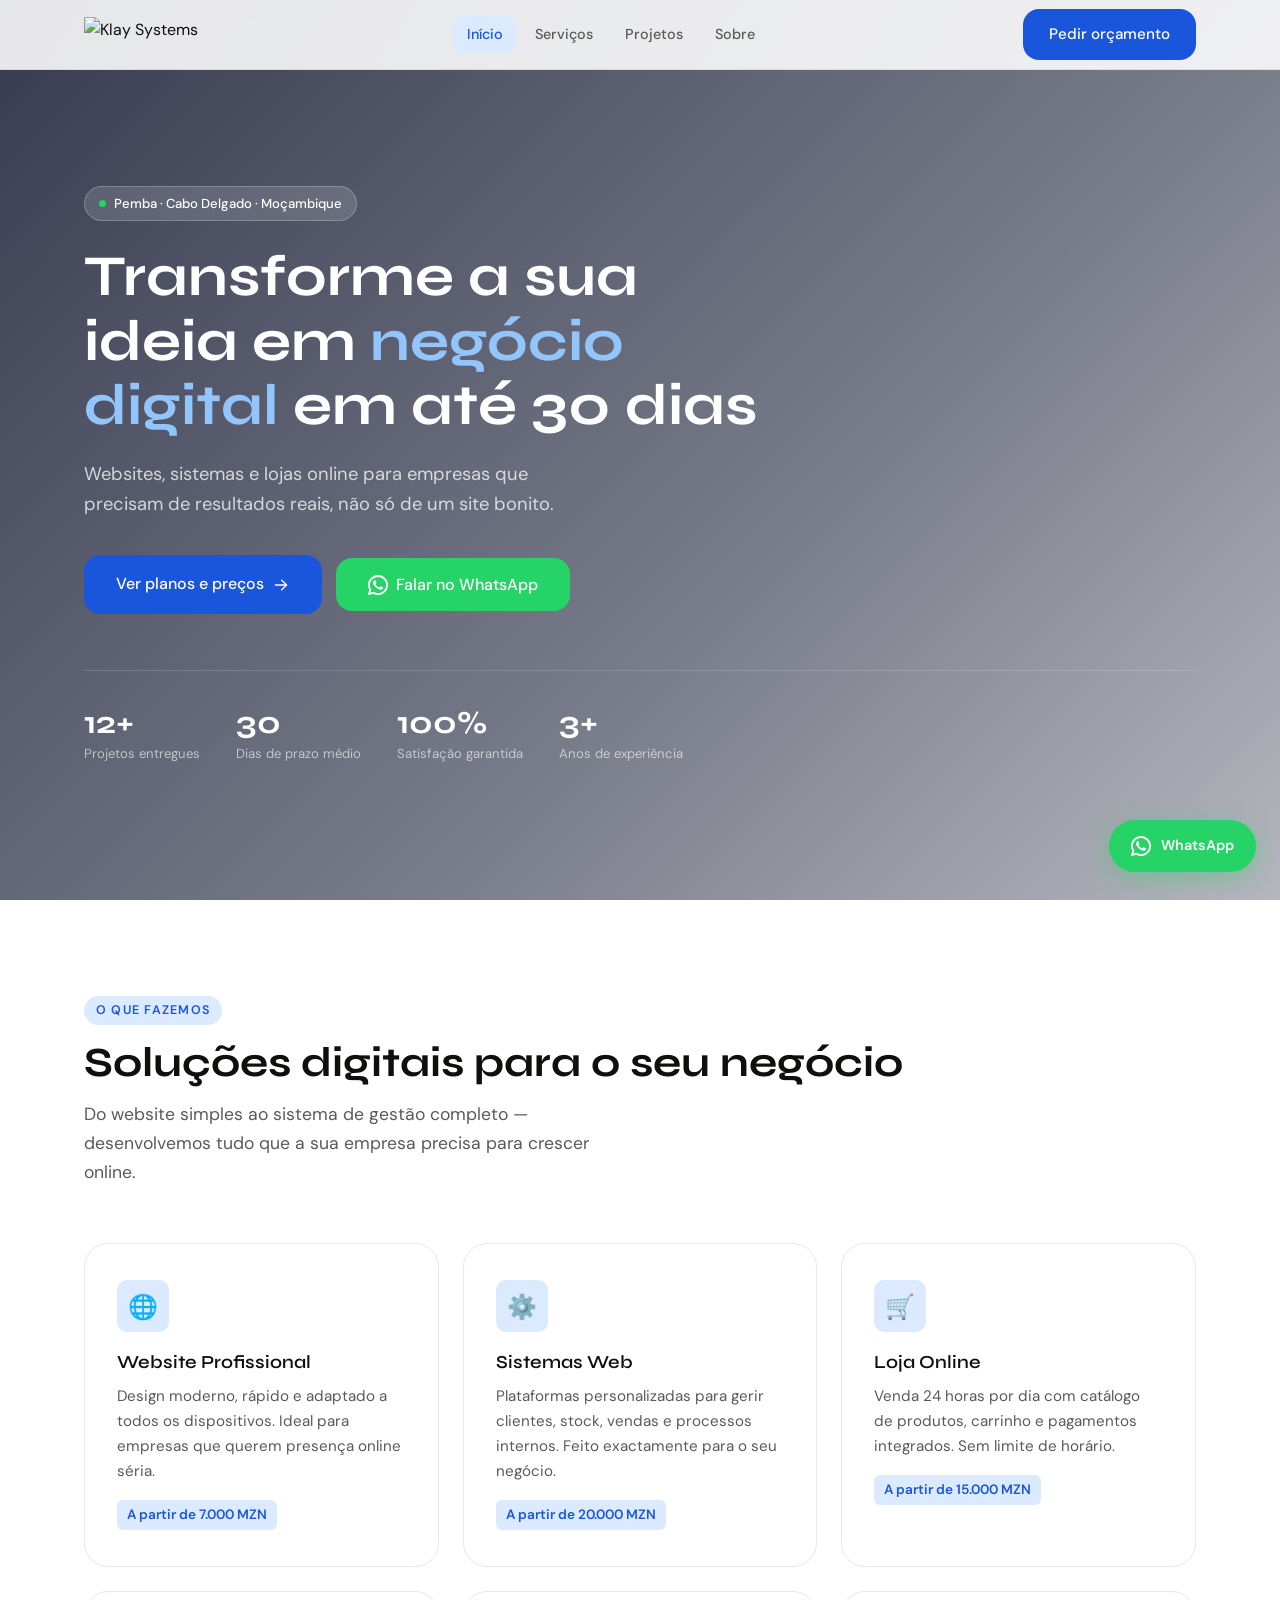
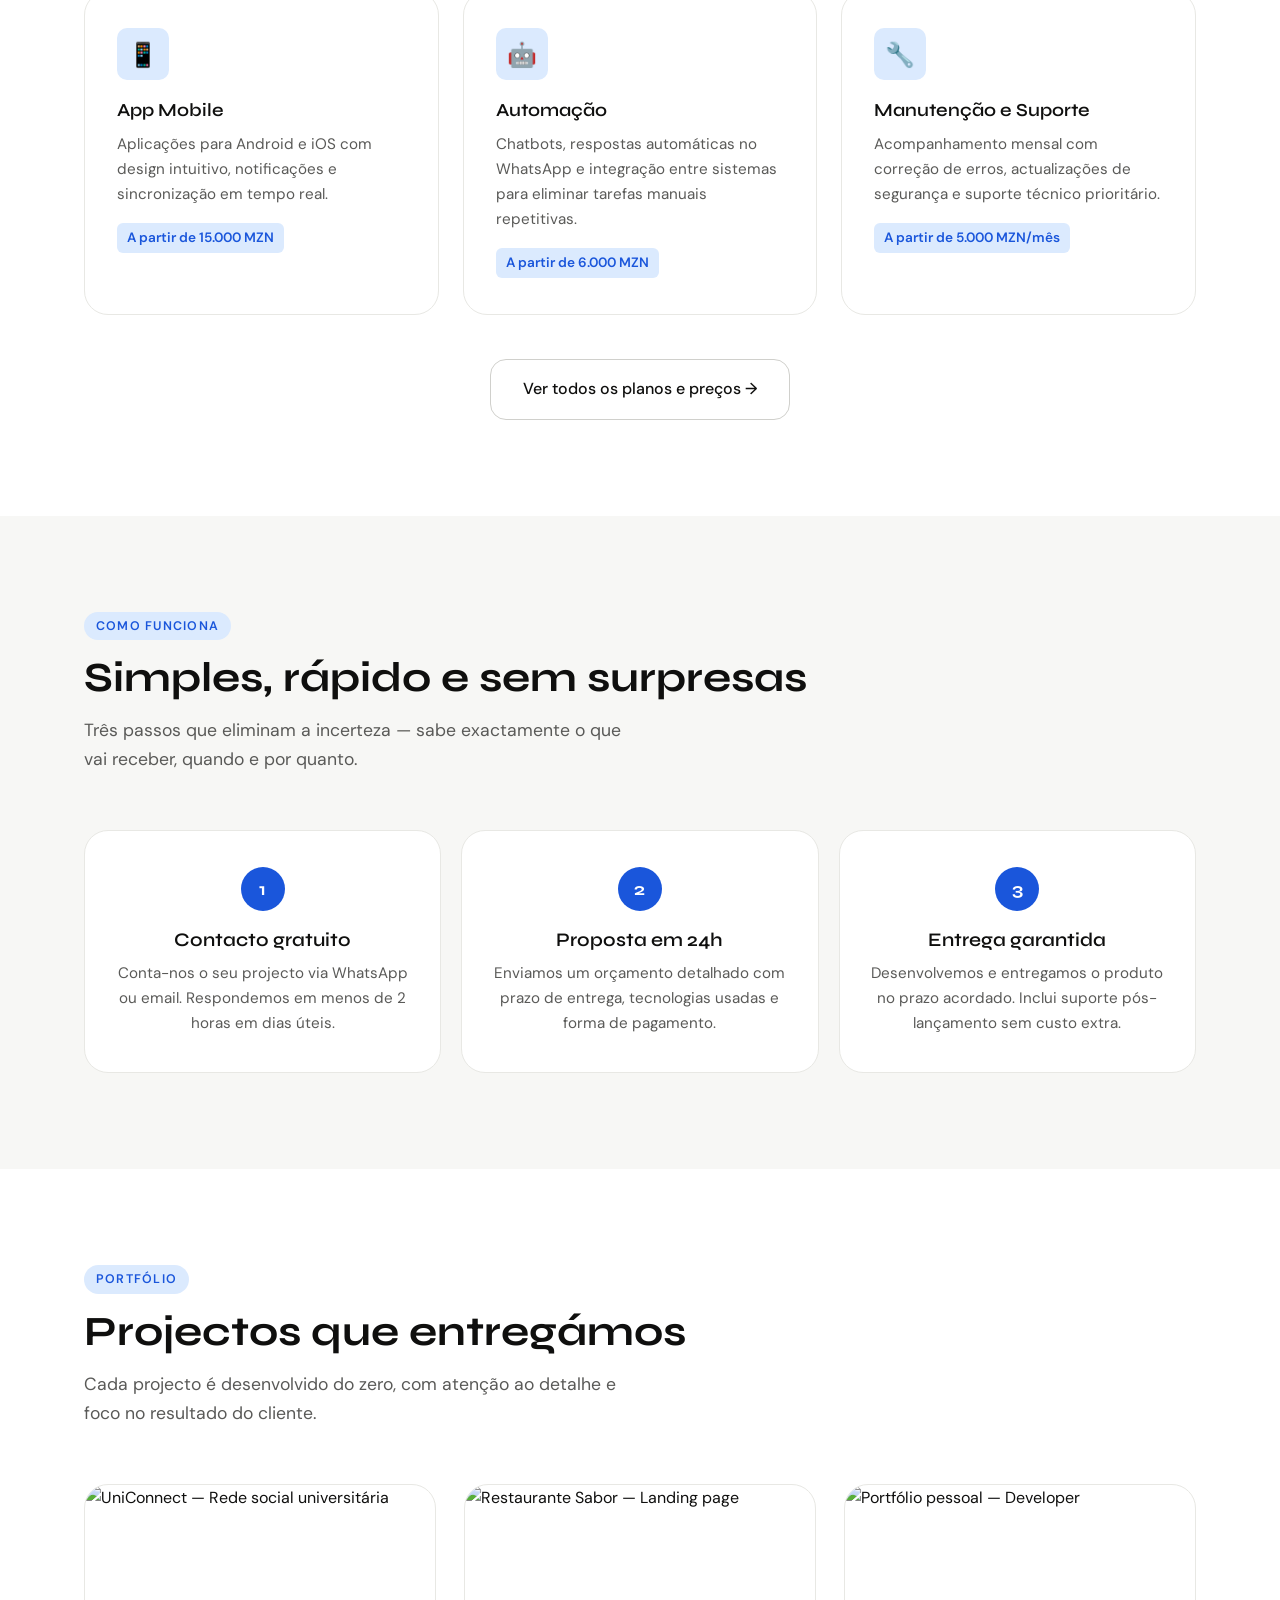
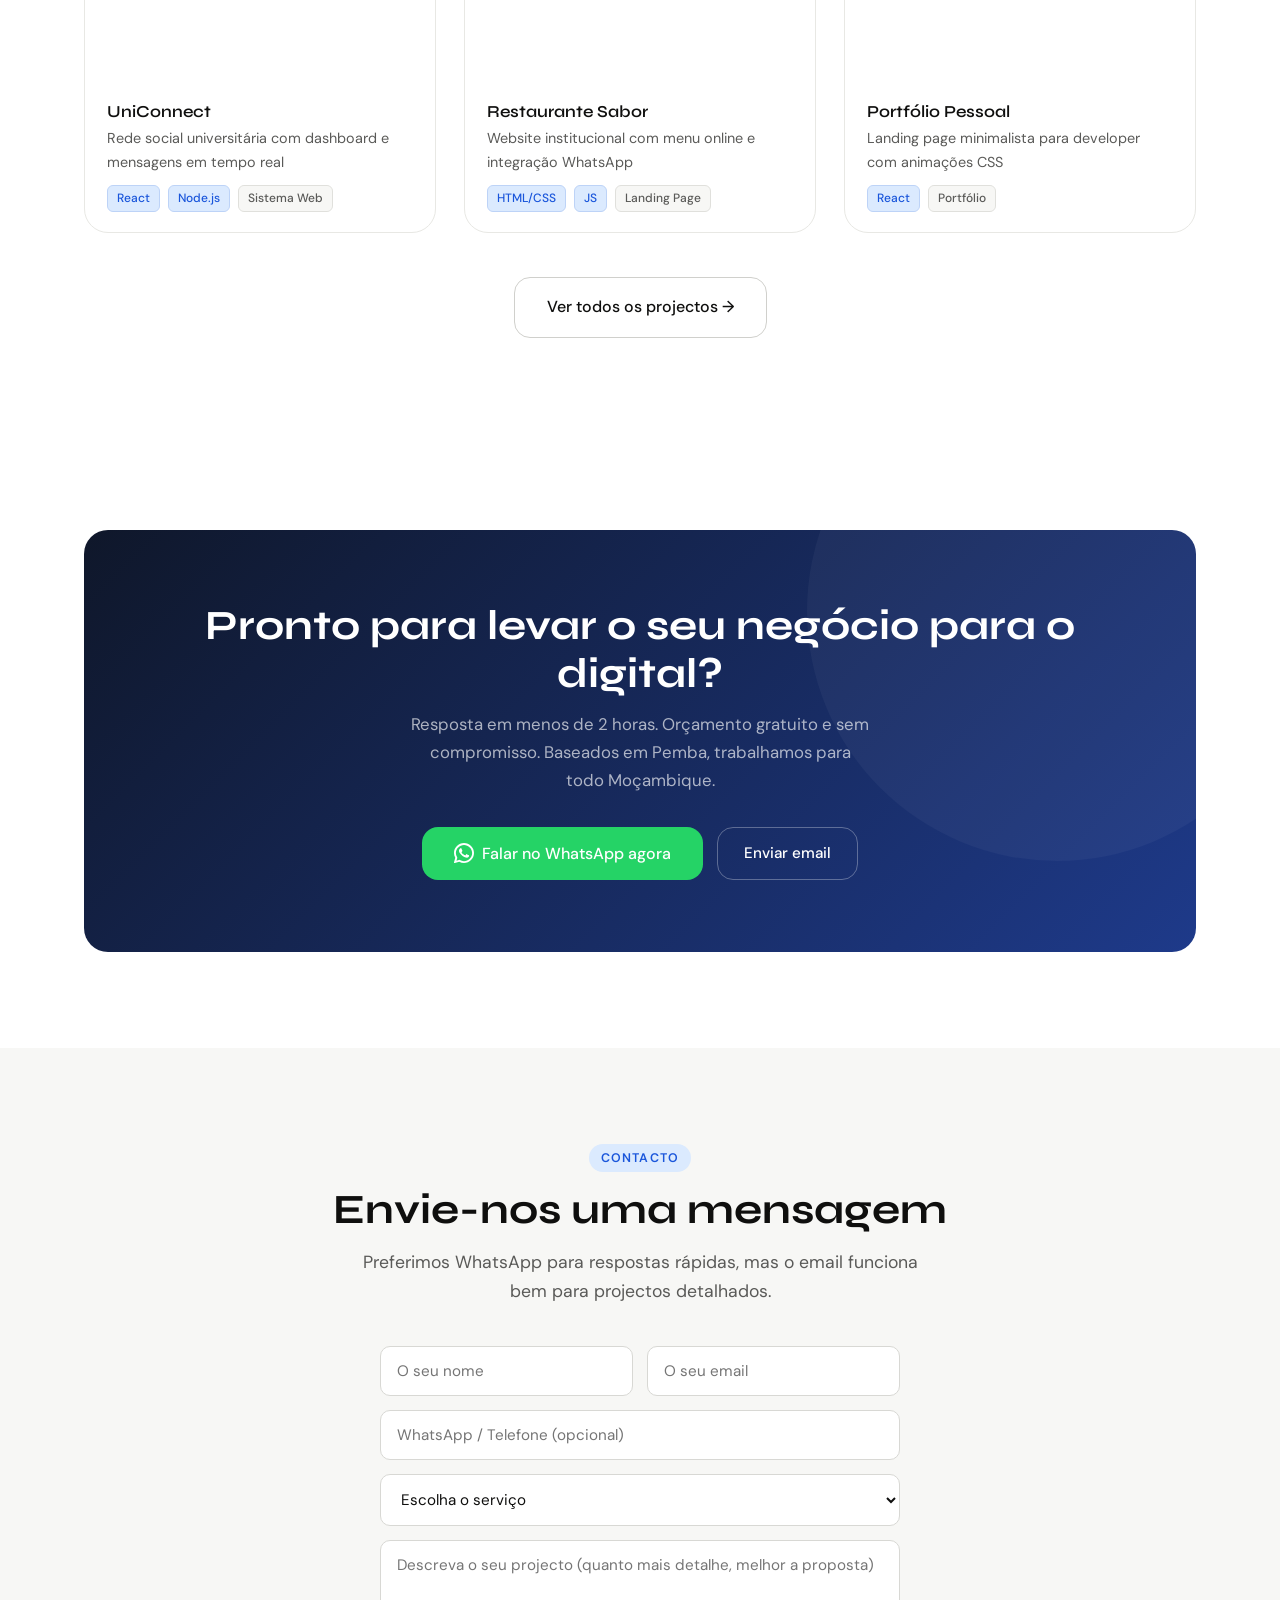
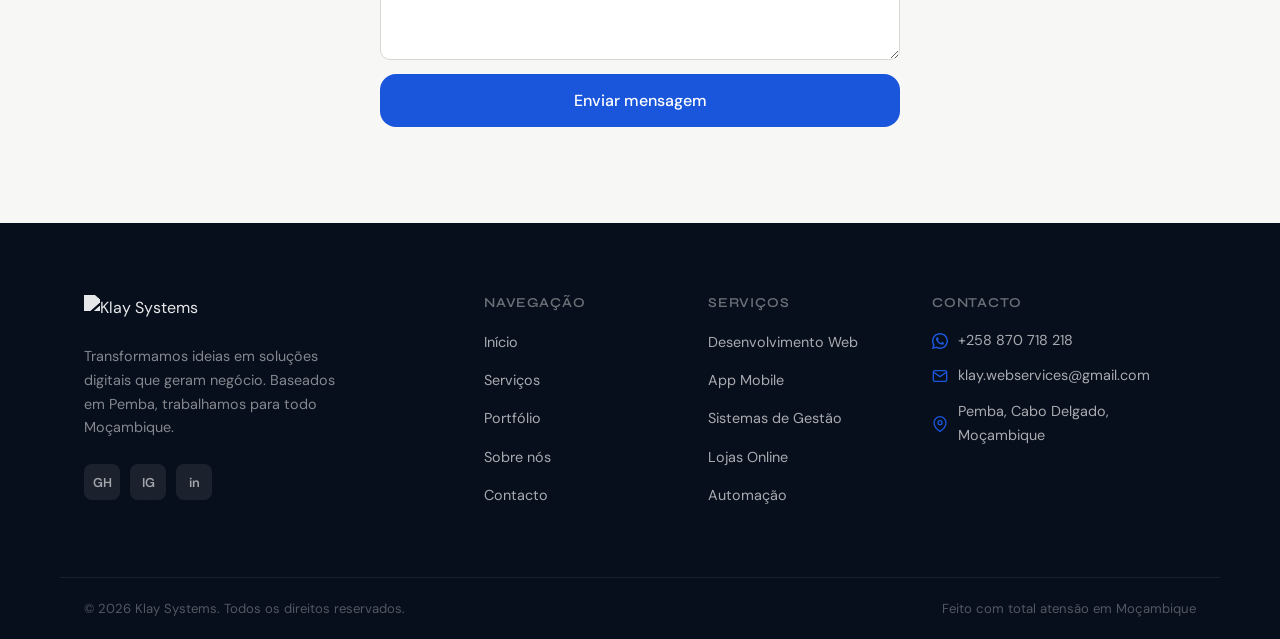
==== index.html @ cb5cb596 "Add files via upload p c" ====
<!DOCTYPE html>
<html lang="pt">
<head>
  <meta charset="UTF-8">
  <meta name="viewport" content="width=device-width, initial-scale=1.0">
  <title>Klay Systems | Criação de Sites e Sistemas Web em Pemba, Moçambique</title>
  <meta name="description" content="Desenvolvimento de websites, sistemas e lojas online em Moçambique. Entrega em até 30 dias. Orçamento gratuito e sem compromisso. Baseados em Pemba, Cabo Delgado.">
  <meta name="keywords" content="desenvolvimento web Moçambique, criação de sites Pemba, sistemas web Cabo Delgado, KlaySystems">
  <meta name="author" content="Klayton Suate">
  <meta property="og:title" content="Klay Systems — Soluções Digitais em Moçambique">
  <meta property="og:description" content="Websites, sistemas e lojas online para empresas moçambicanas. Entrega rápida, preços justos.">
  <meta property="og:image" content="img/escritorio.jpg">
  <meta property="og:type" content="website">
  <link rel="icon" type="image/png" href="img/icon.png">
  <link rel="stylesheet" href="style.css">
</head>
<body>

<!-- ── NAVBAR ── -->
<header class="navbar" role="banner">
  <div class="nav-inner">
    <a class="nav-logo" href="index.html" aria-label="Klay Systems — Início">
      <img src="img/logo.png" alt="Klay Systems" height="36">
    </a>
    <nav class="nav-links" aria-label="Navegação principal">
      <a href="index.html" class="active">Início</a>
      <a href="precos.html">Serviços</a>
      <a href="projetos.html">Projetos</a>
      <a href="sobre.html">Sobre</a>
    </nav>
    <div class="nav-cta">
      <a href="precos.html" class="btn btn-primary">Pedir orçamento</a>
      <button class="hamburger" id="hamburger" aria-label="Abrir menu" aria-expanded="false">
        <span></span><span></span><span></span>
      </button>
    </div>
  </div>
</header>

<!-- Mobile menu -->
<nav class="mobile-menu" id="mobile-menu" aria-label="Menu mobile">
  <a href="index.html" class="active">Início</a>
  <a href="precos.html">Serviços</a>
  <a href="projetos.html">Projetos</a>
  <a href="sobre.html">Sobre</a>
  <div class="mobile-menu-cta">
    <a href="precos.html" class="btn btn-primary btn-lg">Pedir orçamento grátis</a>
    <button class="btn btn-wa btn-lg" data-wa>
      <svg viewBox="0 0 24 24" fill="currentColor"><path d="M17.472 14.382c-.297-.149-1.758-.867-2.03-.967-.273-.099-.471-.148-.67.15-.197.297-.767.966-.94 1.164-.173.199-.347.223-.644.075-.297-.15-1.255-.463-2.39-1.475-.883-.788-1.48-1.761-1.653-2.059-.173-.297-.018-.458.13-.606.134-.133.298-.347.446-.52.149-.174.198-.298.298-.497.099-.198.05-.371-.025-.52-.075-.149-.669-1.612-.916-2.207-.242-.579-.487-.5-.669-.51-.173-.008-.371-.01-.57-.01-.198 0-.52.074-.792.372-.272.297-1.04 1.016-1.04 2.479 0 1.462 1.065 2.875 1.213 3.074.149.198 2.096 3.2 5.077 4.487.709.306 1.262.489 1.694.625.712.227 1.36.195 1.871.118.571-.085 1.758-.719 2.006-1.413.248-.694.248-1.289.173-1.413-.074-.124-.272-.198-.57-.347z"/><path d="M12 0C5.373 0 0 5.373 0 12c0 2.122.554 4.108 1.522 5.83L.054 23.077a.75.75 0 00.916.914l5.316-1.454A11.953 11.953 0 0012 24c6.627 0 12-5.373 12-12S18.627 0 12 0zm0 21.75a9.723 9.723 0 01-4.985-1.37l-.356-.213-3.688 1.008 1.03-3.597-.233-.371A9.694 9.694 0 012.25 12c0-5.376 4.374-9.75 9.75-9.75S21.75 6.624 21.75 12 17.376 21.75 12 21.75z"/></svg>
      Falar no WhatsApp
    </button>
  </div>
</nav>

<!-- ── HERO ── -->
<section class="hero" aria-label="Hero">
  <div class="hero-bg"></div>
  <div class="hero-overlay"></div>
  <div class="hero-content">
    <div class="hero-badge reveal">
      <span class="dot"></span>
      Pemba · Cabo Delgado · Moçambique
    </div>
    <h1 class="reveal reveal-delay-1">
      Transforme a sua ideia em <em>negócio digital</em> em até 30 dias
    </h1>
    <p class="hero-sub reveal reveal-delay-2">
      Websites, sistemas e lojas online para empresas que precisam de resultados reais, não só de um site bonito.
    </p>
    <div class="hero-ctas reveal reveal-delay-3">
      <a href="precos.html" class="btn btn-primary btn-lg">
        Ver planos e preços
        <svg viewBox="0 0 20 20" fill="currentColor"><path fill-rule="evenodd" d="M3 10a.75.75 0 01.75-.75h10.638L10.23 5.29a.75.75 0 111.04-1.08l5.5 5.25a.75.75 0 010 1.08l-5.5 5.25a.75.75 0 11-1.04-1.08l4.158-3.96H3.75A.75.75 0 013 10z" clip-rule="evenodd"/></svg>
      </a>
      <button class="btn btn-wa btn-lg" data-wa>
        <svg viewBox="0 0 24 24" fill="currentColor" style="width:20px;height:20px"><path d="M17.472 14.382c-.297-.149-1.758-.867-2.03-.967-.273-.099-.471-.148-.67.15-.197.297-.767.966-.94 1.164-.173.199-.347.223-.644.075-.297-.15-1.255-.463-2.39-1.475-.883-.788-1.48-1.761-1.653-2.059-.173-.297-.018-.458.13-.606.134-.133.298-.347.446-.52.149-.174.198-.298.298-.497.099-.198.05-.371-.025-.52-.075-.149-.669-1.612-.916-2.207-.242-.579-.487-.5-.669-.51-.173-.008-.371-.01-.57-.01-.198 0-.52.074-.792.372-.272.297-1.04 1.016-1.04 2.479 0 1.462 1.065 2.875 1.213 3.074.149.198 2.096 3.2 5.077 4.487.709.306 1.262.489 1.694.625.712.227 1.36.195 1.871.118.571-.085 1.758-.719 2.006-1.413.248-.694.248-1.289.173-1.413-.074-.124-.272-.198-.57-.347z"/><path d="M12 0C5.373 0 0 5.373 0 12c0 2.122.554 4.108 1.522 5.83L.054 23.077a.75.75 0 00.916.914l5.316-1.454A11.953 11.953 0 0012 24c6.627 0 12-5.373 12-12S18.627 0 12 0zm0 21.75a9.723 9.723 0 01-4.985-1.37l-.356-.213-3.688 1.008 1.03-3.597-.233-.371A9.694 9.694 0 012.25 12c0-5.376 4.374-9.75 9.75-9.75S21.75 6.624 21.75 12 17.376 21.75 12 21.75z"/></svg>
        Falar no WhatsApp
      </button>
    </div>

    <div class="hero-stats reveal reveal-delay-4">
      <div>
        <div class="hero-stat-num">12+</div>
        <div class="hero-stat-label">Projetos entregues</div>
      </div>
      <div>
        <div class="hero-stat-num">30</div>
        <div class="hero-stat-label">Dias de prazo médio</div>
      </div>
      <div>
        <div class="hero-stat-num">100%</div>
        <div class="hero-stat-label">Satisfação garantida</div>
      </div>
      <div>
        <div class="hero-stat-num">3+</div>
        <div class="hero-stat-label">Anos de experiência</div>
      </div>
    </div>
  </div>
</section>

<!-- ── SERVICES ── -->
<section class="section" aria-labelledby="services-title">
  <div class="container">
    <div class="section-label reveal">O que fazemos</div>
    <h2 class="section-title reveal reveal-delay-1" id="services-title">Soluções digitais para o seu negócio</h2>
    <p class="section-sub reveal reveal-delay-2">Do website simples ao sistema de gestão completo — desenvolvemos tudo que a sua empresa precisa para crescer online.</p>

    <div class="services-grid">
      <div class="service-card reveal reveal-delay-1">
        <div class="service-icon">🌐</div>
        <h3>Website Profissional</h3>
        <p>Design moderno, rápido e adaptado a todos os dispositivos. Ideal para empresas que querem presença online séria.</p>
        <div class="service-price">A partir de 7.000 MZN</div>
      </div>
      <div class="service-card reveal reveal-delay-2">
        <div class="service-icon">⚙️</div>
        <h3>Sistemas Web</h3>
        <p>Plataformas personalizadas para gerir clientes, stock, vendas e processos internos. Feito exactamente para o seu negócio.</p>
        <div class="service-price">A partir de 20.000 MZN</div>
      </div>
      <div class="service-card reveal reveal-delay-3">
        <div class="service-icon">🛒</div>
        <h3>Loja Online</h3>
        <p>Venda 24 horas por dia com catálogo de produtos, carrinho e pagamentos integrados. Sem limite de horário.</p>
        <div class="service-price">A partir de 15.000 MZN</div>
      </div>
      <div class="service-card reveal reveal-delay-1">
        <div class="service-icon">📱</div>
        <h3>App Mobile</h3>
        <p>Aplicações para Android e iOS com design intuitivo, notificações e sincronização em tempo real.</p>
        <div class="service-price">A partir de 15.000 MZN</div>
      </div>
      <div class="service-card reveal reveal-delay-2">
        <div class="service-icon">🤖</div>
        <h3>Automação</h3>
        <p>Chatbots, respostas automáticas no WhatsApp e integração entre sistemas para eliminar tarefas manuais repetitivas.</p>
        <div class="service-price">A partir de 6.000 MZN</div>
      </div>
      <div class="service-card reveal reveal-delay-3">
        <div class="service-icon">🔧</div>
        <h3>Manutenção e Suporte</h3>
        <p>Acompanhamento mensal com correção de erros, actualizações de segurança e suporte técnico prioritário.</p>
        <div class="service-price">A partir de 5.000 MZN/mês</div>
      </div>
    </div>

    <div style="text-align:center; margin-top:44px;" class="reveal">
      <a href="precos.html" class="btn btn-outline btn-lg">Ver todos os planos e preços →</a>
    </div>
  </div>
</section>

<!-- ── PROCESS ── -->
<section class="section alt-bg" aria-labelledby="process-title">
  <div class="container">
    <div class="section-label reveal">Como funciona</div>
    <h2 class="section-title reveal reveal-delay-1" id="process-title">Simples, rápido e sem surpresas</h2>
    <p class="section-sub reveal reveal-delay-2">Três passos que eliminam a incerteza — sabe exactamente o que vai receber, quando e por quanto.</p>

    <div class="process-grid">
      <div class="process-step reveal reveal-delay-1">
        <div class="step-num">1</div>
        <h3>Contacto gratuito</h3>
        <p>Conta-nos o seu projecto via WhatsApp ou email. Respondemos em menos de 2 horas em dias úteis.</p>
      </div>
      <div class="process-step reveal reveal-delay-2">
        <div class="step-num">2</div>
        <h3>Proposta em 24h</h3>
        <p>Enviamos um orçamento detalhado com prazo de entrega, tecnologias usadas e forma de pagamento.</p>
      </div>
      <div class="process-step reveal reveal-delay-3">
        <div class="step-num">3</div>
        <h3>Entrega garantida</h3>
        <p>Desenvolvemos e entregamos o produto no prazo acordado. Inclui suporte pós-lançamento sem custo extra.</p>
      </div>
    </div>
  </div>
</section>

<!-- ── PORTFOLIO PREVIEW ── -->
<section class="section" aria-labelledby="portfolio-title">
  <div class="container">
    <div class="section-label reveal">Portfólio</div>
    <h2 class="section-title reveal reveal-delay-1" id="portfolio-title">Projectos que entregámos</h2>
    <p class="section-sub reveal reveal-delay-2">Cada projecto é desenvolvido do zero, com atenção ao detalhe e foco no resultado do cliente.</p>

    <div class="portfolio-grid">
      <div class="portfolio-card reveal reveal-delay-1">
        <div class="portfolio-img">
          <img src="img/dashboard_uniconect.png" alt="UniConnect — Rede social universitária" width="600" height="338" loading="lazy">
          <div class="portfolio-overlay">
            <a href="projetos.html" class="btn btn-primary">Ver detalhe</a>
          </div>
        </div>
        <div class="portfolio-info">
          <h3>UniConnect</h3>
          <p style="font-size:0.9rem;margin:4px 0 0;">Rede social universitária com dashboard e mensagens em tempo real</p>
          <div class="portfolio-meta">
            <span class="tag tech">React</span>
            <span class="tag tech">Node.js</span>
            <span class="tag">Sistema Web</span>
          </div>
        </div>
      </div>
      <div class="portfolio-card reveal reveal-delay-2">
        <div class="portfolio-img">
          <img src="img/HomepageRestaurante.png" alt="Restaurante Sabor — Landing page" width="600" height="338" loading="lazy">
          <div class="portfolio-overlay">
            <a href="projetos.html" class="btn btn-primary">Ver detalhe</a>
          </div>
        </div>
        <div class="portfolio-info">
          <h3>Restaurante Sabor</h3>
          <p style="font-size:0.9rem;margin:4px 0 0;">Website institucional com menu online e integração WhatsApp</p>
          <div class="portfolio-meta">
            <span class="tag tech">HTML/CSS</span>
            <span class="tag tech">JS</span>
            <span class="tag">Landing Page</span>
          </div>
        </div>
      </div>
      <div class="portfolio-card reveal reveal-delay-3">
        <div class="portfolio-img">
          <img src="img/portfolio.png" alt="Portfólio pessoal — Developer" width="600" height="338" loading="lazy">
          <div class="portfolio-overlay">
            <a href="https://klay-suate.github.io/portfolio01/" target="_blank" class="btn btn-primary">Ver ao vivo ↗</a>
          </div>
        </div>
        <div class="portfolio-info">
          <h3>Portfólio Pessoal</h3>
          <p style="font-size:0.9rem;margin:4px 0 0;">Landing page minimalista para developer com animações CSS</p>
          <div class="portfolio-meta">
            <span class="tag tech">React</span>
            <span class="tag">Portfólio</span>
          </div>
        </div>
      </div>
    </div>

    <div style="text-align:center; margin-top:44px;" class="reveal">
      <a href="projetos.html" class="btn btn-outline btn-lg">Ver todos os projectos →</a>
    </div>
  </div>
</section>

<!-- ── CTA BLOCK ── -->
<section class="section" aria-label="Chamada para acção">
  <div class="container">
    <div class="cta-block reveal">
      <h2>Pronto para levar o seu negócio para o digital?</h2>
      <p>Resposta em menos de 2 horas. Orçamento gratuito e sem compromisso. Baseados em Pemba, trabalhamos para todo Moçambique.</p>
      <div class="cta-btns">
        <button class="btn btn-wa btn-lg" data-wa>
          <svg viewBox="0 0 24 24" fill="currentColor" style="width:20px;height:20px"><path d="M17.472 14.382c-.297-.149-1.758-.867-2.03-.967-.273-.099-.471-.148-.67.15-.197.297-.767.966-.94 1.164-.173.199-.347.223-.644.075-.297-.15-1.255-.463-2.39-1.475-.883-.788-1.48-1.761-1.653-2.059-.173-.297-.018-.458.13-.606.134-.133.298-.347.446-.52.149-.174.198-.298.298-.497.099-.198.05-.371-.025-.52-.075-.149-.669-1.612-.916-2.207-.242-.579-.487-.5-.669-.51-.173-.008-.371-.01-.57-.01-.198 0-.52.074-.792.372-.272.297-1.04 1.016-1.04 2.479 0 1.462 1.065 2.875 1.213 3.074.149.198 2.096 3.2 5.077 4.487.709.306 1.262.489 1.694.625.712.227 1.36.195 1.871.118.571-.085 1.758-.719 2.006-1.413.248-.694.248-1.289.173-1.413-.074-.124-.272-.198-.57-.347z"/><path d="M12 0C5.373 0 0 5.373 0 12c0 2.122.554 4.108 1.522 5.83L.054 23.077a.75.75 0 00.916.914l5.316-1.454A11.953 11.953 0 0012 24c6.627 0 12-5.373 12-12S18.627 0 12 0zm0 21.75a9.723 9.723 0 01-4.985-1.37l-.356-.213-3.688 1.008 1.03-3.597-.233-.371A9.694 9.694 0 012.25 12c0-5.376 4.374-9.75 9.75-9.75S21.75 6.624 21.75 12 17.376 21.75 12 21.75z"/></svg>
          Falar no WhatsApp agora
        </button>
        <a href="sobre.html#contacto" class="btn btn-outline" style="color:#fff;border-color:rgba(255,255,255,0.3)">Enviar email</a>
      </div>
    </div>
  </div>
</section>

<!-- ── CONTACT FORM ── -->
<section class="section alt-bg" id="contacto" aria-labelledby="form-title">
  <div class="container" style="text-align:center">
    <div class="section-label reveal">Contacto</div>
    <h2 class="section-title reveal reveal-delay-1" id="form-title">Envie-nos uma mensagem</h2>
    <p class="section-sub reveal reveal-delay-2" style="margin:0 auto 40px">Preferimos WhatsApp para respostas rápidas, mas o email funciona bem para projectos detalhados.</p>

    <form action="https://formspree.io/f/xqeypeen" method="POST" class="contact-form reveal reveal-delay-2">
      <div class="form-row">
        <input type="text" name="Nome" placeholder="O seu nome" required>
        <input type="email" name="Email" placeholder="O seu email" required>
      </div>
      <input type="tel" name="Telefone" placeholder="WhatsApp / Telefone (opcional)">
      <select name="servico" required>
        <option value="">Escolha o serviço</option>
        <option>Criação de Website</option>
        <option>Desenvolvimento de Software</option>
        <option>Loja Online</option>
        <option>App Mobile</option>
        <option>Automação</option>
        <option>Manutenção / Suporte</option>
        <option>Outro</option>
      </select>
      <textarea name="Mensagem" placeholder="Descreva o seu projecto (quanto mais detalhe, melhor a proposta)"></textarea>
      <button type="submit" class="btn btn-primary btn-lg form-submit">Enviar mensagem</button>
    </form>
    <div class="form-success">
      ✓ Mensagem enviada com sucesso! Respondemos em até 2 horas nos dias úteis.
    </div>
  </div>
</section>

<!-- ── FOOTER ── -->
<footer class="footer" role="contentinfo">
  <div class="footer-grid">
    <div class="footer-brand">
      <img src="img/logo.png" alt="Klay Systems" class="footer-logo-img">
      <p>Transformamos ideias em soluções digitais que geram negócio. Baseados em Pemba, trabalhamos para todo Moçambique.</p>
      <div class="footer-social">
        <a href="https://github.com/klay-suate" target="_blank" class="social-btn" aria-label="GitHub">GH</a>
        <a href="https://www.instagram.com/klay_suate" target="_blank" class="social-btn" aria-label="Instagram">IG</a>
        <a href="https://www.linkedin.com/in/klayton-ant%C3%B3nio-suate-981164262/" target="_blank" class="social-btn" aria-label="LinkedIn">in</a>
      </div>
    </div>

    <div class="footer-col">
      <h4>Navegação</h4>
      <ul>
        <li><a href="index.html">Início</a></li>
        <li><a href="precos.html">Serviços</a></li>
        <li><a href="projetos.html">Portfólio</a></li>
        <li><a href="sobre.html">Sobre nós</a></li>
        <li><a href="#contacto">Contacto</a></li>
      </ul>
    </div>

    <div class="footer-col">
      <h4>Serviços</h4>
      <ul>
        <li><a href="precos.html">Desenvolvimento Web</a></li>
        <li><a href="precos.html">App Mobile</a></li>
        <li><a href="precos.html">Sistemas de Gestão</a></li>
        <li><a href="precos.html">Lojas Online</a></li>
        <li><a href="precos.html">Automação</a></li>
      </ul>
    </div>

    <div class="footer-col">
      <h4>Contacto</h4>
      <a href="https://wa.me/258870718218" class="footer-contact-item" target="_blank">
        <svg viewBox="0 0 24 24" fill="currentColor"><path d="M17.472 14.382c-.297-.149-1.758-.867-2.03-.967-.273-.099-.471-.148-.67.15-.197.297-.767.966-.94 1.164-.173.199-.347.223-.644.075-.297-.15-1.255-.463-2.39-1.475-.883-.788-1.48-1.761-1.653-2.059-.173-.297-.018-.458.13-.606.134-.133.298-.347.446-.52.149-.174.198-.298.298-.497.099-.198.05-.371-.025-.52-.075-.149-.669-1.612-.916-2.207-.242-.579-.487-.5-.669-.51-.173-.008-.371-.01-.57-.01-.198 0-.52.074-.792.372-.272.297-1.04 1.016-1.04 2.479 0 1.462 1.065 2.875 1.213 3.074.149.198 2.096 3.2 5.077 4.487.709.306 1.262.489 1.694.625.712.227 1.36.195 1.871.118.571-.085 1.758-.719 2.006-1.413.248-.694.248-1.289.173-1.413-.074-.124-.272-.198-.57-.347z"/><path d="M12 0C5.373 0 0 5.373 0 12c0 2.122.554 4.108 1.522 5.83L.054 23.077a.75.75 0 00.916.914l5.316-1.454A11.953 11.953 0 0012 24c6.627 0 12-5.373 12-12S18.627 0 12 0zm0 21.75a9.723 9.723 0 01-4.985-1.37l-.356-.213-3.688 1.008 1.03-3.597-.233-.371A9.694 9.694 0 012.25 12c0-5.376 4.374-9.75 9.75-9.75S21.75 6.624 21.75 12 17.376 21.75 12 21.75z"/></svg>
        +258 870 718 218
      </a>
      <a href="mailto:klaysuate@gmail.com" class="footer-contact-item">
        <svg viewBox="0 0 24 24" fill="none" stroke="currentColor" stroke-width="2"><path d="M4 4h16c1.1 0 2 .9 2 2v12c0 1.1-.9 2-2 2H4c-1.1 0-2-.9-2-2V6c0-1.1.9-2 2-2z"/><polyline points="22,6 12,13 2,6"/></svg>
        klay.webservices@gmail.com
      </a>
      <a href="#" class="footer-contact-item">
        <svg viewBox="0 0 24 24" fill="none" stroke="currentColor" stroke-width="2"><path d="M21 10c0 7-9 13-9 13s-9-6-9-13a9 9 0 0118 0z"/><circle cx="12" cy="10" r="3"/></svg>
        Pemba, Cabo Delgado, Moçambique
      </a>
    </div>
  </div>

  <div class="footer-bottom container">
    <span>© 2026 Klay Systems. Todos os direitos reservados.</span>
    <span>Feito com total atensão em Moçambique</span>
  </div>
</footer>

<!-- WhatsApp botao flutuante -->
<a href="https://wa.me/258870718218?text=Olá!%20Vim%20pelo%20site%20e%20gostaria%20de%20um%20orçamento." 
   class="wa-float" target="_blank" rel="noopener" aria-label="Falar no WhatsApp">
  <svg viewBox="0 0 24 24" fill="currentColor"><path d="M17.472 14.382c-.297-.149-1.758-.867-2.03-.967-.273-.099-.471-.148-.67.15-.197.297-.767.966-.94 1.164-.173.199-.347.223-.644.075-.297-.15-1.255-.463-2.39-1.475-.883-.788-1.48-1.761-1.653-2.059-.173-.297-.018-.458.13-.606.134-.133.298-.347.446-.52.149-.174.198-.298.298-.497.099-.198.05-.371-.025-.52-.075-.149-.669-1.612-.916-2.207-.242-.579-.487-.5-.669-.51-.173-.008-.371-.01-.57-.01-.198 0-.52.074-.792.372-.272.297-1.04 1.016-1.04 2.479 0 1.462 1.065 2.875 1.213 3.074.149.198 2.096 3.2 5.077 4.487.709.306 1.262.489 1.694.625.712.227 1.36.195 1.871.118.571-.085 1.758-.719 2.006-1.413.248-.694.248-1.289.173-1.413-.074-.124-.272-.198-.57-.347z"/><path d="M12 0C5.373 0 0 5.373 0 12c0 2.122.554 4.108 1.522 5.83L.054 23.077a.75.75 0 00.916.914l5.316-1.454A11.953 11.953 0 0012 24c6.627 0 12-5.373 12-12S18.627 0 12 0zm0 21.75a9.723 9.723 0 01-4.985-1.37l-.356-.213-3.688 1.008 1.03-3.597-.233-.371A9.694 9.694 0 012.25 12c0-5.376 4.374-9.75 9.75-9.75S21.75 6.624 21.75 12 17.376 21.75 12 21.75z"/></svg>
  <span class="wa-label">WhatsApp</span>
</a>

<script src="script.js"></script>
</body>
</html>
---- style.css ----
/* =============================================
   KLAY SYSTEMS — Design System
   ============================================= */
@import url('https://fonts.googleapis.com/css2?family=Syne:wght@400;500;600;700;800&family=DM+Sans:wght@300;400;500&display=swap');

:root {
  --bg: #ffffff;
  --bg2: #f7f7f5;
  --text: #0f0f0e;
  --soft: #5a5a58;
  --muted: #9a9a96;
  --primary: #1a56db;
  --primary-dark: #1240aa;
  --primary-light: #dbeafe;
  --accent: #f59e0b;
  --green: #25d366;
  --radius: 16px;
  --radius-sm: 10px;
  --radius-lg: 24px;
  --shadow: 0 4px 24px rgba(0,0,0,0.07);
  --shadow-md: 0 8px 40px rgba(0,0,0,0.10);
  --nav-h: 70px;
  --max-w: 1160px;
  --transition: 0.25s cubic-bezier(0.4,0,0.2,1);
}

/* ===== RESET ===== */
*, *::before, *::after {
  margin: 0; padding: 0;
  box-sizing: border-box;
}
html { scroll-behavior: smooth; }
body {
  font-family: 'DM Sans', sans-serif;
  background: var(--bg);
  color: var(--text);
  line-height: 1.65;
  overflow-x: hidden;
}
img { max-width: 100%; display: block; }
a { color: inherit; text-decoration: none; }
ul { list-style: none; }
button { font-family: inherit; cursor: pointer; }

/* ===== TYPOGRAPHY ===== */
h1, h2, h3, h4 {
  font-family: 'Syne', sans-serif;
  line-height: 1.15;
  font-weight: 700;
}
h1 { font-size: clamp(2.2rem, 5vw, 3.6rem); }
h2 { font-size: clamp(1.7rem, 3.5vw, 2.6rem); }
h3 { font-size: 1.2rem; font-weight: 600; }
p  { font-size: 1.05rem; color: var(--soft); }

/* ===== LAYOUT ===== */
.container {
  max-width: var(--max-w);
  margin: 0 auto;
  padding: 0 24px;
}
.section {
  padding: 96px 0;
}
.section-label {
  display: inline-block;
  font-size: 0.78rem;
  font-weight: 600;
  letter-spacing: 0.1em;
  text-transform: uppercase;
  color: var(--primary);
  background: var(--primary-light);
  padding: 4px 12px;
  border-radius: 20px;
  margin-bottom: 14px;
}
.section-title {
  margin-bottom: 14px;
}
.section-sub {
  font-size: 1.1rem;
  color: var(--soft);
  max-width: 560px;
  margin-bottom: 56px;
}
.alt-bg { background: var(--bg2); }

/* ===== BUTTONS ===== */
.btn {
  display: inline-flex;
  align-items: center;
  gap: 8px;
  font-family: 'DM Sans', sans-serif;
  font-weight: 500;
  font-size: 0.95rem;
  padding: 13px 26px;
  border-radius: var(--radius);
  border: none;
  transition: var(--transition);
  cursor: pointer;
  text-decoration: none;
  white-space: nowrap;
}
.btn-primary {
  background: var(--primary);
  color: #fff;
}
.btn-primary:hover {
  background: var(--primary-dark);
  transform: translateY(-1px);
  box-shadow: 0 6px 20px rgba(26,86,219,0.3);
}
.btn-outline {
  background: transparent;
  color: var(--text);
  border: 1.5px solid #d0d0cc;
}
.btn-outline:hover {
  border-color: var(--primary);
  color: var(--primary);
}
.btn-wa {
  background: var(--green);
  color: #fff;
}
.btn-wa:hover {
  background: #1db954;
  transform: translateY(-1px);
  box-shadow: 0 6px 20px rgba(37,211,102,0.3);
}
.btn-lg { padding: 16px 32px; font-size: 1rem; }
.btn svg { width: 18px; height: 18px; flex-shrink: 0; }

/* ===== NAVBAR ===== */
.navbar {
  position: fixed;
  top: 0; left: 0; right: 0;
  height: var(--nav-h);
  backdrop-filter: blur(20px);
  -webkit-backdrop-filter: blur(20px);
  background: rgba(255,255,255,0.88);
  border-bottom: 1px solid rgba(0,0,0,0.07);
  z-index: 1000;
  transition: box-shadow var(--transition);
}
.navbar.scrolled {
  box-shadow: 0 2px 20px rgba(0,0,0,0.08);
}
.nav-inner {
  max-width: var(--max-w);
  margin: 0 auto;
  padding: 0 24px;
  height: 100%;
  display: flex;
  align-items: center;
  justify-content: space-between;
}
.nav-logo {
  display: flex;
  align-items: center;
  gap: 10px;
}
.nav-logo img { height: 36px; }
.nav-logo-text {
  font-family: 'Syne', sans-serif;
  font-weight: 700;
  font-size: 1.1rem;
  color: var(--text);
  display: none; /* show via JS after logo loads */
}
.nav-links {
  display: flex;
  align-items: center;
  gap: 4px;
}
.nav-links a {
  font-weight: 500;
  font-size: 0.9rem;
  color: var(--soft);
  padding: 7px 14px;
  border-radius: var(--radius-sm);
  transition: var(--transition);
}
.nav-links a:hover, .nav-links a.active {
  color: var(--primary);
  background: var(--primary-light);
}
.nav-cta {
  display: flex;
  align-items: center;
  gap: 10px;
}
.hamburger {
  display: none;
  flex-direction: column;
  justify-content: center;
  align-items: center;
  gap: 5px;
  width: 40px; height: 40px;
  border: none;
  background: transparent;
  cursor: pointer;
  padding: 6px;
  border-radius: var(--radius-sm);
  transition: var(--transition);
}
.hamburger:hover { background: var(--bg2); }
.hamburger span {
  display: block;
  width: 22px; height: 2px;
  background: var(--text);
  border-radius: 2px;
  transition: var(--transition);
}
.hamburger.open span:nth-child(1) { transform: translateY(7px) rotate(45deg); }
.hamburger.open span:nth-child(2) { opacity: 0; transform: scaleX(0); }
.hamburger.open span:nth-child(3) { transform: translateY(-7px) rotate(-45deg); }

/* Mobile nav drawer */
.mobile-menu {
  display: none;
  position: fixed;
  top: var(--nav-h); left: 0; right: 0;
  background: var(--bg);
  border-bottom: 1px solid rgba(0,0,0,0.08);
  padding: 16px 24px 24px;
  z-index: 999;
  flex-direction: column;
  gap: 4px;
  box-shadow: 0 8px 30px rgba(0,0,0,0.08);
  transform: translateY(-10px);
  opacity: 0;
  transition: var(--transition);
}
.mobile-menu.open {
  display: flex;
  transform: translateY(0);
  opacity: 1;
}
.mobile-menu a {
  display: block;
  font-weight: 500;
  font-size: 1rem;
  color: var(--text);
  padding: 12px 16px;
  border-radius: var(--radius-sm);
  transition: var(--transition);
}
.mobile-menu a:hover, .mobile-menu a.active { background: var(--primary-light); color: var(--primary); }
.mobile-menu-cta {
  display: flex;
  flex-direction: column;
  gap: 10px;
  margin-top: 12px;
  padding-top: 16px;
  border-top: 1px solid rgba(0,0,0,0.07);
}
.mobile-menu-cta .btn { justify-content: center; }

/* ===== WHATSAPP FLOATING ===== */
.wa-float {
  position: fixed;
  bottom: 28px; right: 24px;
  background: var(--green);
  color: #fff;
  display: flex;
  align-items: center;
  gap: 10px;
  padding: 14px 22px;
  border-radius: 50px;
  font-weight: 600;
  font-size: 0.9rem;
  box-shadow: 0 6px 24px rgba(37,211,102,0.38);
  z-index: 998;
  transition: var(--transition);
  cursor: pointer;
  text-decoration: none;
  border: none;
  font-family: 'DM Sans', sans-serif;
}
.wa-float:hover { transform: translateY(-3px) scale(1.03); box-shadow: 0 10px 30px rgba(37,211,102,0.45); }
.wa-float svg { width: 20px; height: 20px; flex-shrink: 0; }
.wa-label { display: inline; }

/* ===== HERO ===== */
.hero {
  min-height: 100vh;
  display: flex;
  align-items: center;
  padding-top: var(--nav-h);
  position: relative;
  overflow: hidden;
}
.hero-bg {
  position: absolute;
  inset: 0;
  background-image: url(img/escritorio.jpg);
  background-size: cover;
  background-position: center;
  z-index: 0;
}
.hero-overlay {
  position: absolute;
  inset: 0;
  background: linear-gradient(135deg, rgba(10,15,40,0.82) 0%, rgba(10,15,40,0.55) 60%, rgba(10,15,40,0.3) 100%);
  z-index: 1;
}
.hero-content {
  position: relative;
  z-index: 2;
  max-width: var(--max-w);
  margin: 0 auto;
  padding: 60px 24px 80px;
  width: 100%;
}
.hero-badge {
  display: inline-flex;
  align-items: center;
  gap: 8px;
  background: rgba(255,255,255,0.14);
  border: 1px solid rgba(255,255,255,0.22);
  color: #fff;
  font-size: 0.82rem;
  font-weight: 500;
  padding: 6px 14px;
  border-radius: 20px;
  backdrop-filter: blur(6px);
  margin-bottom: 24px;
}
.hero-badge .dot {
  width: 7px; height: 7px;
  border-radius: 50%;
  background: var(--green);
  animation: pulse 2s infinite;
}
@keyframes pulse {
  0%, 100% { opacity: 1; transform: scale(1); }
  50% { opacity: 0.6; transform: scale(0.85); }
}
.hero h1 {
  color: #fff;
  max-width: 680px;
  margin-bottom: 20px;
  line-height: 1.12;
}
.hero h1 em {
  font-style: normal;
  color: #93c5fd;
}
.hero-sub {
  color: rgba(255,255,255,0.75);
  font-size: 1.15rem;
  max-width: 520px;
  margin-bottom: 36px;
  line-height: 1.65;
}
.hero-ctas {
  display: flex;
  gap: 14px;
  flex-wrap: wrap;
  align-items: center;
}
.hero-stats {
  display: flex;
  gap: 36px;
  margin-top: 56px;
  padding-top: 36px;
  border-top: 1px solid rgba(255,255,255,0.15);
  flex-wrap: wrap;
}
.hero-stat-num {
  font-family: 'Syne', sans-serif;
  font-size: 2rem;
  font-weight: 700;
  color: #fff;
  line-height: 1;
  margin-bottom: 4px;
}
.hero-stat-label {
  font-size: 0.82rem;
  color: rgba(255,255,255,0.6);
}

/* ===== SERVICES GRID ===== */
.services-grid {
  display: grid;
  grid-template-columns: repeat(auto-fit, minmax(280px, 1fr));
  gap: 24px;
}
.service-card {
  background: var(--bg);
  border: 1.5px solid #e8e8e4;
  border-radius: var(--radius-lg);
  padding: 36px 32px;
  transition: var(--transition);
  position: relative;
  overflow: hidden;
}
.service-card::before {
  content: '';
  position: absolute;
  top: 0; left: 0; right: 0;
  height: 3px;
  background: var(--primary);
  transform: scaleX(0);
  transform-origin: left;
  transition: var(--transition);
}
.service-card:hover {
  border-color: #c7d7f7;
  box-shadow: var(--shadow-md);
  transform: translateY(-4px);
}
.service-card:hover::before { transform: scaleX(1); }
.service-icon {
  width: 52px; height: 52px;
  border-radius: var(--radius-sm);
  background: var(--primary-light);
  display: flex;
  align-items: center;
  justify-content: center;
  margin-bottom: 20px;
  font-size: 1.5rem;
}
.service-card h3 {
  margin-bottom: 10px;
  font-size: 1.15rem;
}
.service-card p {
  font-size: 0.95rem;
  line-height: 1.65;
  margin-bottom: 16px;
}
.service-price {
  font-size: 0.85rem;
  font-weight: 600;
  color: var(--primary);
  background: var(--primary-light);
  display: inline-block;
  padding: 4px 10px;
  border-radius: 6px;
}

/* ===== PROCESS STEPS ===== */
.process-grid {
  display: grid;
  grid-template-columns: repeat(auto-fit, minmax(240px, 1fr));
  gap: 20px;
  position: relative;
}
.process-step {
  background: var(--bg);
  border-radius: var(--radius-lg);
  padding: 36px 28px;
  text-align: center;
  border: 1.5px solid #e8e8e4;
  transition: var(--transition);
}
.process-step:hover {
  border-color: var(--primary);
  box-shadow: var(--shadow);
}
.step-num {
  width: 44px; height: 44px;
  border-radius: 50%;
  background: var(--primary);
  color: #fff;
  font-family: 'Syne', sans-serif;
  font-weight: 700;
  font-size: 1.1rem;
  display: flex;
  align-items: center;
  justify-content: center;
  margin: 0 auto 18px;
}
.process-step h3 { margin-bottom: 10px; }
.process-step p { font-size: 0.95rem; }

/* ===== PORTFOLIO ===== */
.portfolio-grid {
  display: grid;
  grid-template-columns: repeat(auto-fit, minmax(300px, 1fr));
  gap: 28px;
}
.portfolio-card {
  border-radius: var(--radius-lg);
  overflow: hidden;
  border: 1.5px solid #e8e8e4;
  background: var(--bg);
  transition: var(--transition);
}
.portfolio-card:hover {
  box-shadow: var(--shadow-md);
  transform: translateY(-4px);
  border-color: #c7d7f7;
}
.portfolio-img {
  position: relative;
  overflow: hidden;
  aspect-ratio: 16/9;
}
.portfolio-img img {
  width: 100%; height: 100%;
  object-fit: cover;
  transition: transform 0.5s ease;
}
.portfolio-card:hover .portfolio-img img { transform: scale(1.05); }
.portfolio-overlay {
  position: absolute;
  inset: 0;
  background: rgba(10,15,40,0.72);
  display: flex;
  align-items: center;
  justify-content: center;
  opacity: 0;
  transition: var(--transition);
}
.portfolio-card:hover .portfolio-overlay { opacity: 1; }
.portfolio-info { padding: 20px 22px; }
.portfolio-info h3 { margin-bottom: 6px; font-size: 1.05rem; }
.portfolio-meta {
  display: flex;
  gap: 8px;
  flex-wrap: wrap;
  margin-top: 10px;
}
.tag {
  font-size: 0.75rem;
  font-weight: 500;
  padding: 3px 9px;
  border-radius: 6px;
  background: var(--bg2);
  color: var(--soft);
  border: 1px solid #e0e0dc;
}
.tag.tech { background: var(--primary-light); color: var(--primary); border-color: #bdd3f7; }

/* ===== CTA BLOCK ===== */
.cta-block {
  background: linear-gradient(135deg, #0f172a 0%, #1e3a8a 100%);
  border-radius: var(--radius-lg);
  padding: 72px 48px;
  text-align: center;
  color: #fff;
  position: relative;
  overflow: hidden;
}
.cta-block::before {
  content: '';
  position: absolute;
  top: -40%; right: -10%;
  width: 500px; height: 500px;
  border-radius: 50%;
  background: rgba(255,255,255,0.04);
  pointer-events: none;
}
.cta-block h2 { color: #fff; margin-bottom: 14px; }
.cta-block p { color: rgba(255,255,255,0.65); max-width: 460px; margin: 0 auto 32px; }
.cta-btns {
  display: flex;
  gap: 14px;
  justify-content: center;
  flex-wrap: wrap;
}

/* ===== CONTACT FORM ===== */
.contact-form {
  max-width: 520px;
  margin: 0 auto;
  display: grid;
  gap: 14px;
}
.form-row {
  display: grid;
  grid-template-columns: 1fr 1fr;
  gap: 14px;
}
.contact-form input,
.contact-form select,
.contact-form textarea {
  width: 100%;
  padding: 14px 16px;
  border: 1.5px solid #d8d8d4;
  border-radius: var(--radius-sm);
  font-family: 'DM Sans', sans-serif;
  font-size: 0.95rem;
  color: var(--text);
  background: var(--bg);
  transition: var(--transition);
  outline: none;
}
.contact-form input:focus,
.contact-form select:focus,
.contact-form textarea:focus {
  border-color: var(--primary);
  box-shadow: 0 0 0 3px rgba(26,86,219,0.12);
}
.contact-form textarea { resize: vertical; min-height: 120px; }
.form-submit { width: 100%; justify-content: center; }
.form-success {
  display: none;
  text-align: center;
  padding: 28px;
  background: #f0fdf4;
  border: 1.5px solid #bbf7d0;
  border-radius: var(--radius);
  color: #166534;
  font-weight: 500;
}

/* ===== FOOTER ===== */
.footer {
  background: #080f1c;
  color: #fff;
  padding: 72px 0 0;
}
.footer-grid {
  max-width: var(--max-w);
  margin: 0 auto;
  padding: 0 24px;
  display: grid;
  grid-template-columns: 2fr 1fr 1fr 1.5fr;
  gap: 48px;
  padding-bottom: 56px;
}
.footer-brand p {
  color: rgba(255,255,255,0.5);
  font-size: 0.9rem;
  margin: 14px 0 24px;
  max-width: 260px;
  line-height: 1.65;
}
.footer-logo-img { height: 36px; filter: brightness(0) invert(1); opacity: 0.9; }
.footer-col h4 {
  font-family: 'Syne', sans-serif;
  font-size: 0.85rem;
  font-weight: 600;
  letter-spacing: 0.06em;
  text-transform: uppercase;
  color: rgba(255,255,255,0.4);
  margin-bottom: 18px;
}
.footer-col ul li { margin-bottom: 12px; }
.footer-col ul li a {
  color: rgba(255,255,255,0.65);
  font-size: 0.9rem;
  transition: var(--transition);
}
.footer-col ul li a:hover { color: #fff; }
.footer-contact-item {
  display: flex;
  align-items: center;
  gap: 10px;
  color: rgba(255,255,255,0.65);
  font-size: 0.9rem;
  margin-bottom: 12px;
  transition: var(--transition);
}
.footer-contact-item:hover { color: #fff; }
.footer-contact-item svg { width: 16px; height: 16px; flex-shrink: 0; color: var(--primary); }
.footer-social {
  display: flex;
  gap: 10px;
  margin-top: 20px;
}
.social-btn {
  width: 36px; height: 36px;
  border-radius: 8px;
  background: rgba(255,255,255,0.08);
  display: flex;
  align-items: center;
  justify-content: center;
  color: rgba(255,255,255,0.6);
  transition: var(--transition);
  text-decoration: none;
  font-size: 0.8rem;
  font-weight: 600;
}
.social-btn:hover { background: var(--primary); color: #fff; }
.footer-bottom {
  border-top: 1px solid rgba(255,255,255,0.07);
  padding: 20px 24px;
  max-width: var(--max-w);
  margin: 0 auto;
  display: flex;
  align-items: center;
  justify-content: space-between;
  font-size: 0.82rem;
  color: rgba(255,255,255,0.3);
}

/* ===== SCROLL REVEAL ===== */
.reveal {
  opacity: 0;
  transform: translateY(32px);
  transition: opacity 0.7s ease, transform 0.7s ease;
}
.reveal.show {
  opacity: 1;
  transform: translateY(0);
}
.reveal-delay-1 { transition-delay: 0.1s; }
.reveal-delay-2 { transition-delay: 0.2s; }
.reveal-delay-3 { transition-delay: 0.3s; }
.reveal-delay-4 { transition-delay: 0.4s; }

/* ===== RESPONSIVE ===== */
@media (max-width: 900px) {
  .nav-links, .nav-cta { display: none; }
  .hamburger { display: flex; }
  .footer-grid { grid-template-columns: 1fr 1fr; gap: 36px; }
  .form-row { grid-template-columns: 1fr; }
}
@media (max-width: 600px) {
  :root { --nav-h: 64px; }
  .section { padding: 64px 0; }
  .cta-block { padding: 48px 24px; }
  .footer-grid { grid-template-columns: 1fr; }
  .hero-stats { gap: 24px; }
  .wa-label { display: none; }
  .wa-float { padding: 14px; border-radius: 50%; }
  .footer-bottom { flex-direction: column; gap: 8px; text-align: center; }
}
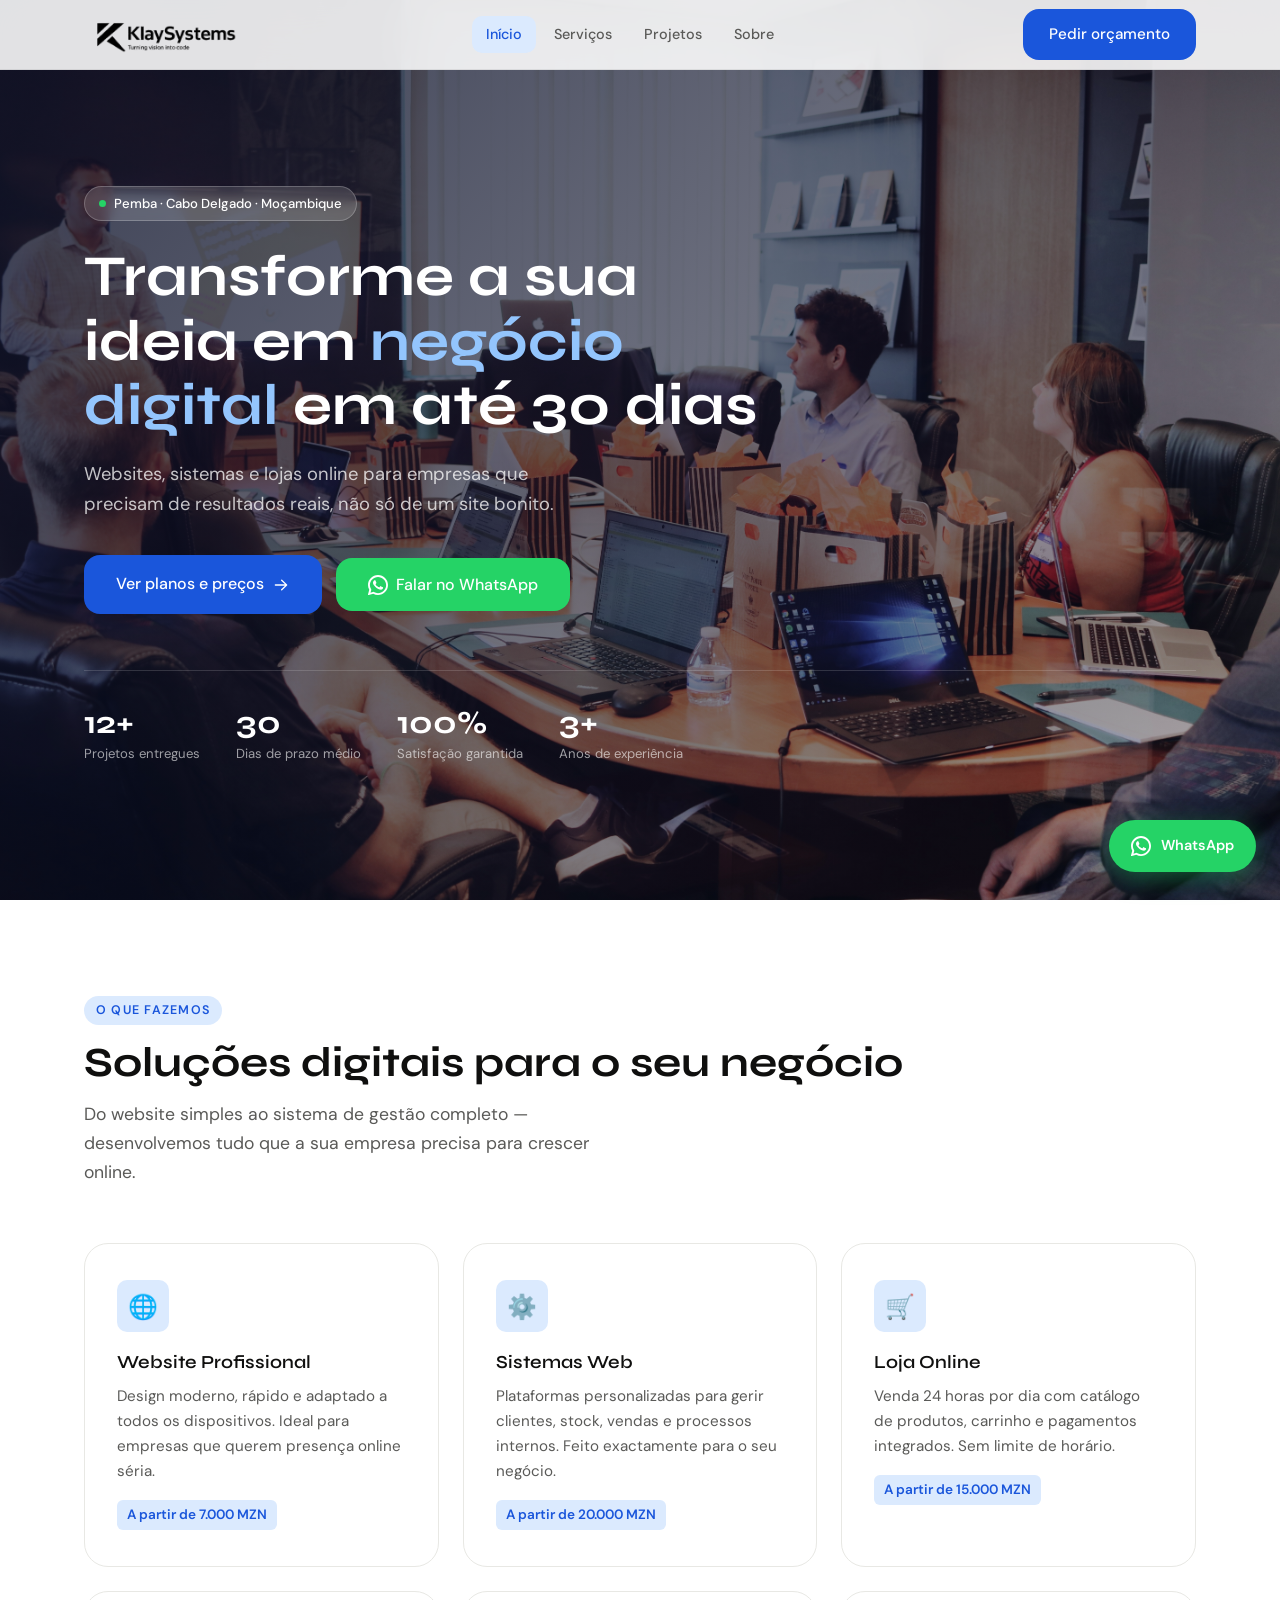
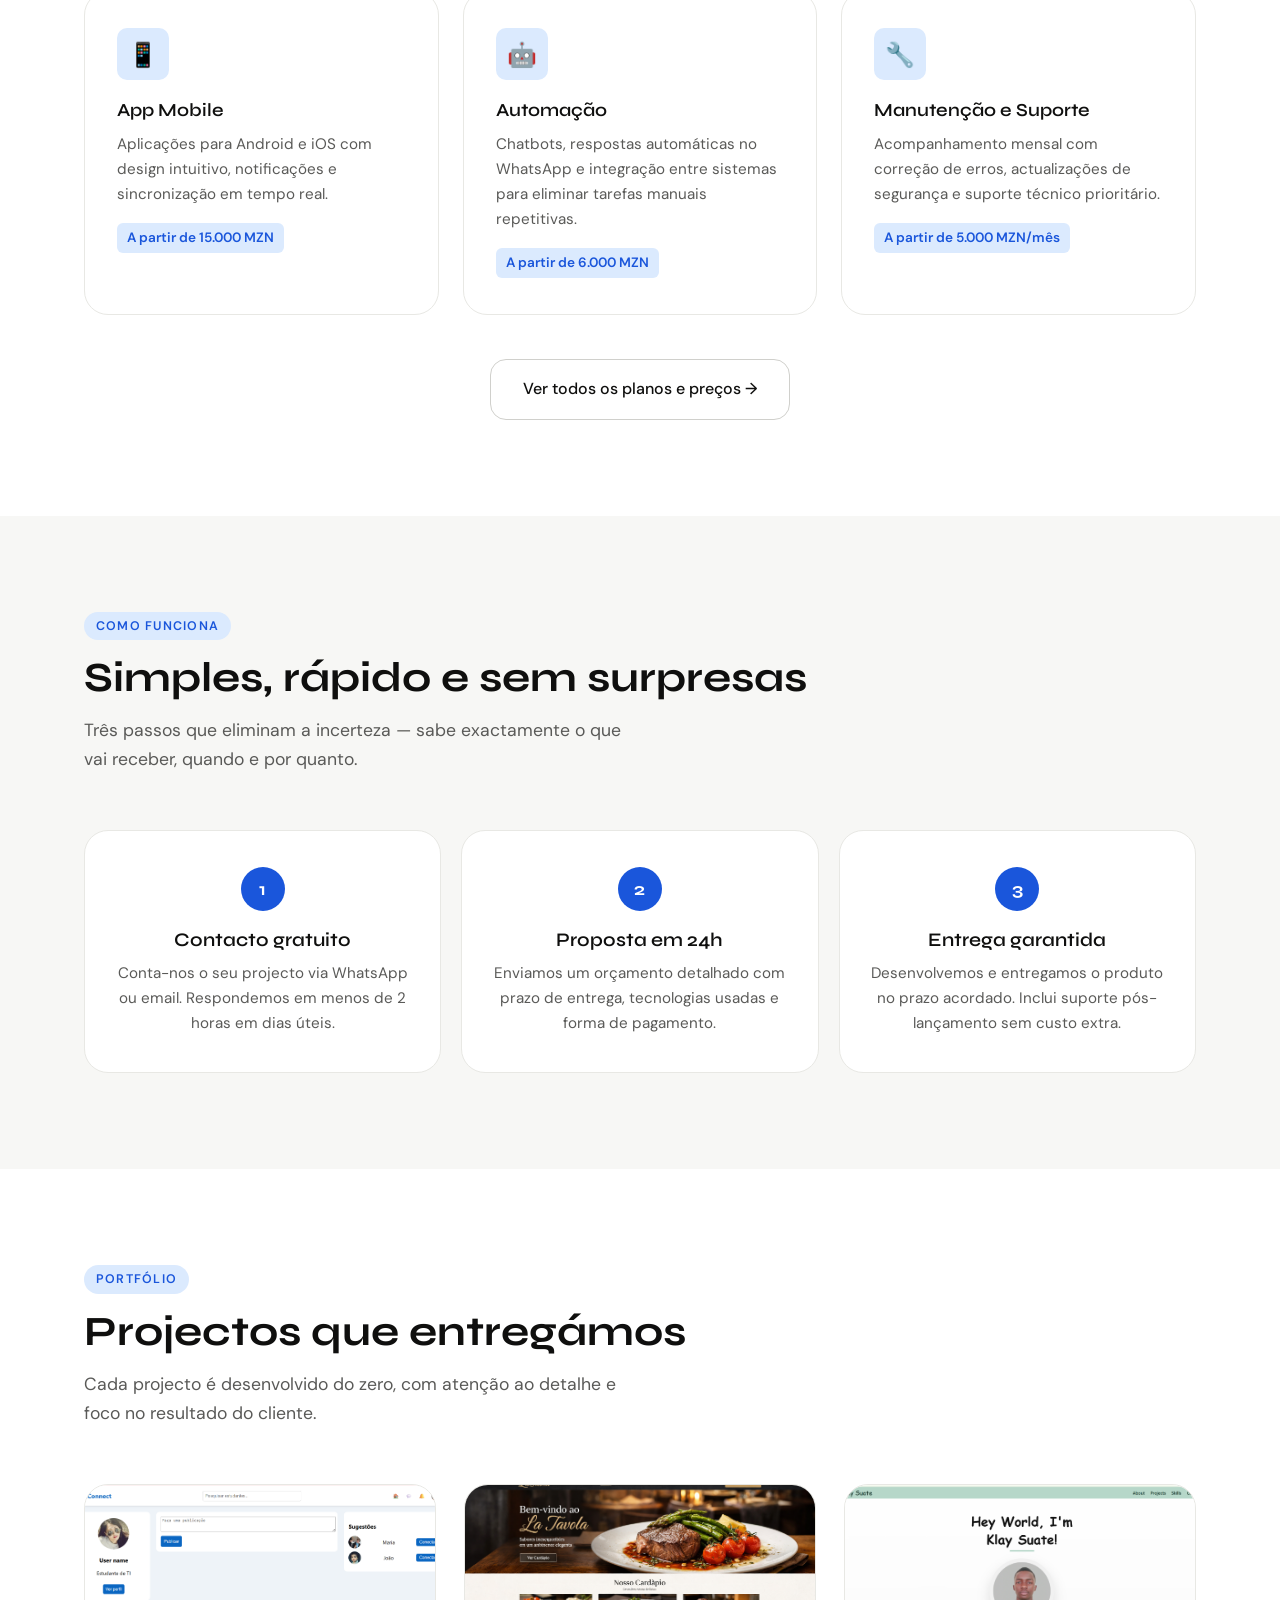
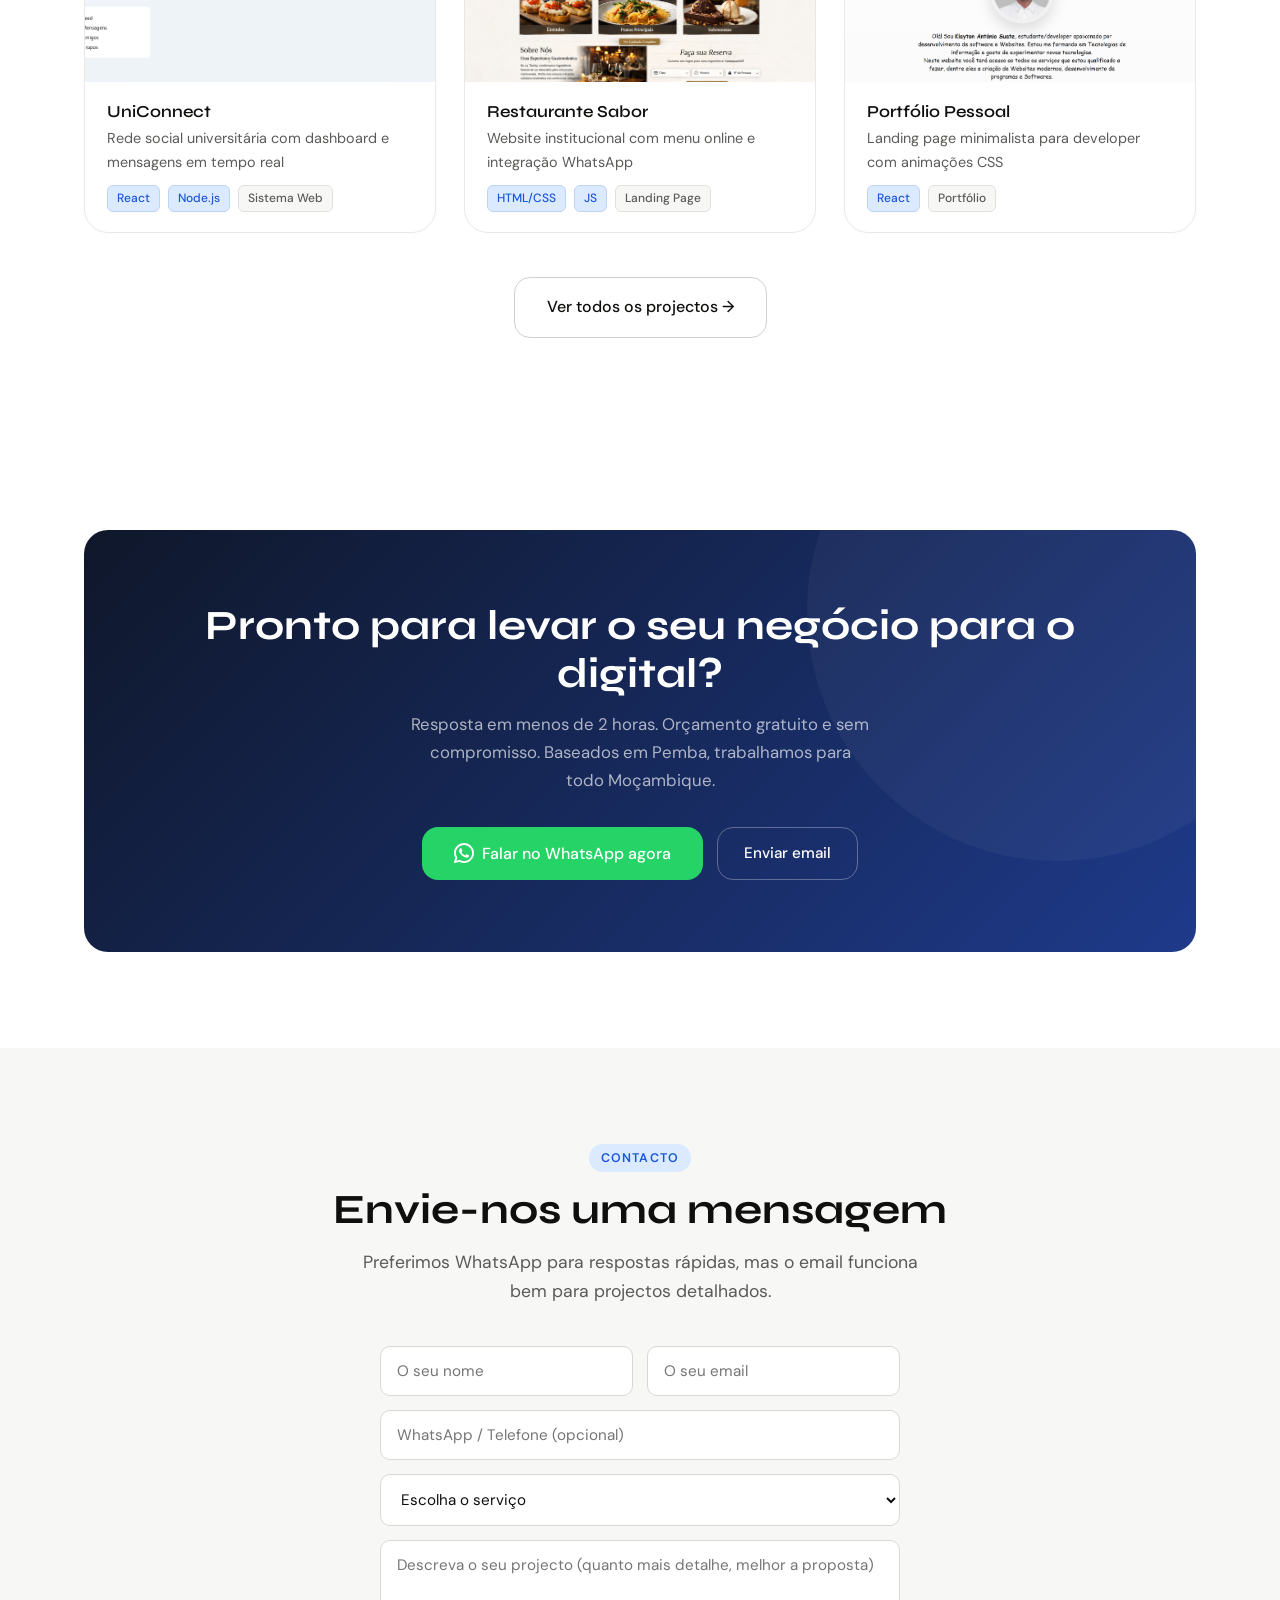
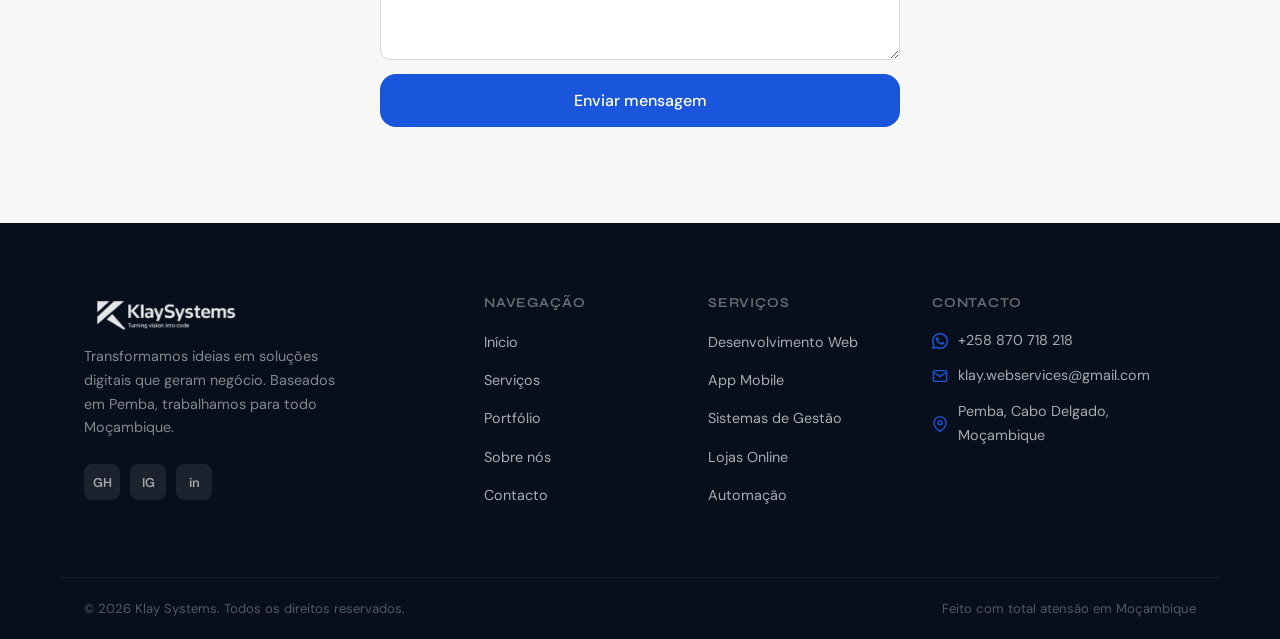
==== commit 497e893b: "Update index.html Indexação" ====
--- a/index.html
+++ b/index.html
@@ -2,7 +2,8 @@
 <html lang="pt">
 <head>
   <meta charset="UTF-8">
-  <meta name="viewport" content="width=device-width, initial-scale=1.0">
+  <meta name="google-site-verification" content="EaQLoANDymsMnsPX7GM9my1K_59tscahGpT00hlE1F0" />
+  <meta name="viewport" content="width=device-width, initial-scale=1.0"><meta name="google-site-verification" content="EaQLoANDymsMnsPX7GM9my1K_59tscahGpT00hlE1F0" />
   <title>Klay Systems | Criação de Sites e Sistemas Web em Pemba, Moçambique</title>
   <meta name="description" content="Desenvolvimento de websites, sistemas e lojas online em Moçambique. Entrega em até 30 dias. Orçamento gratuito e sem compromisso. Baseados em Pemba, Cabo Delgado.">
   <meta name="keywords" content="desenvolvimento web Moçambique, criação de sites Pemba, sistemas web Cabo Delgado, KlaySystems">
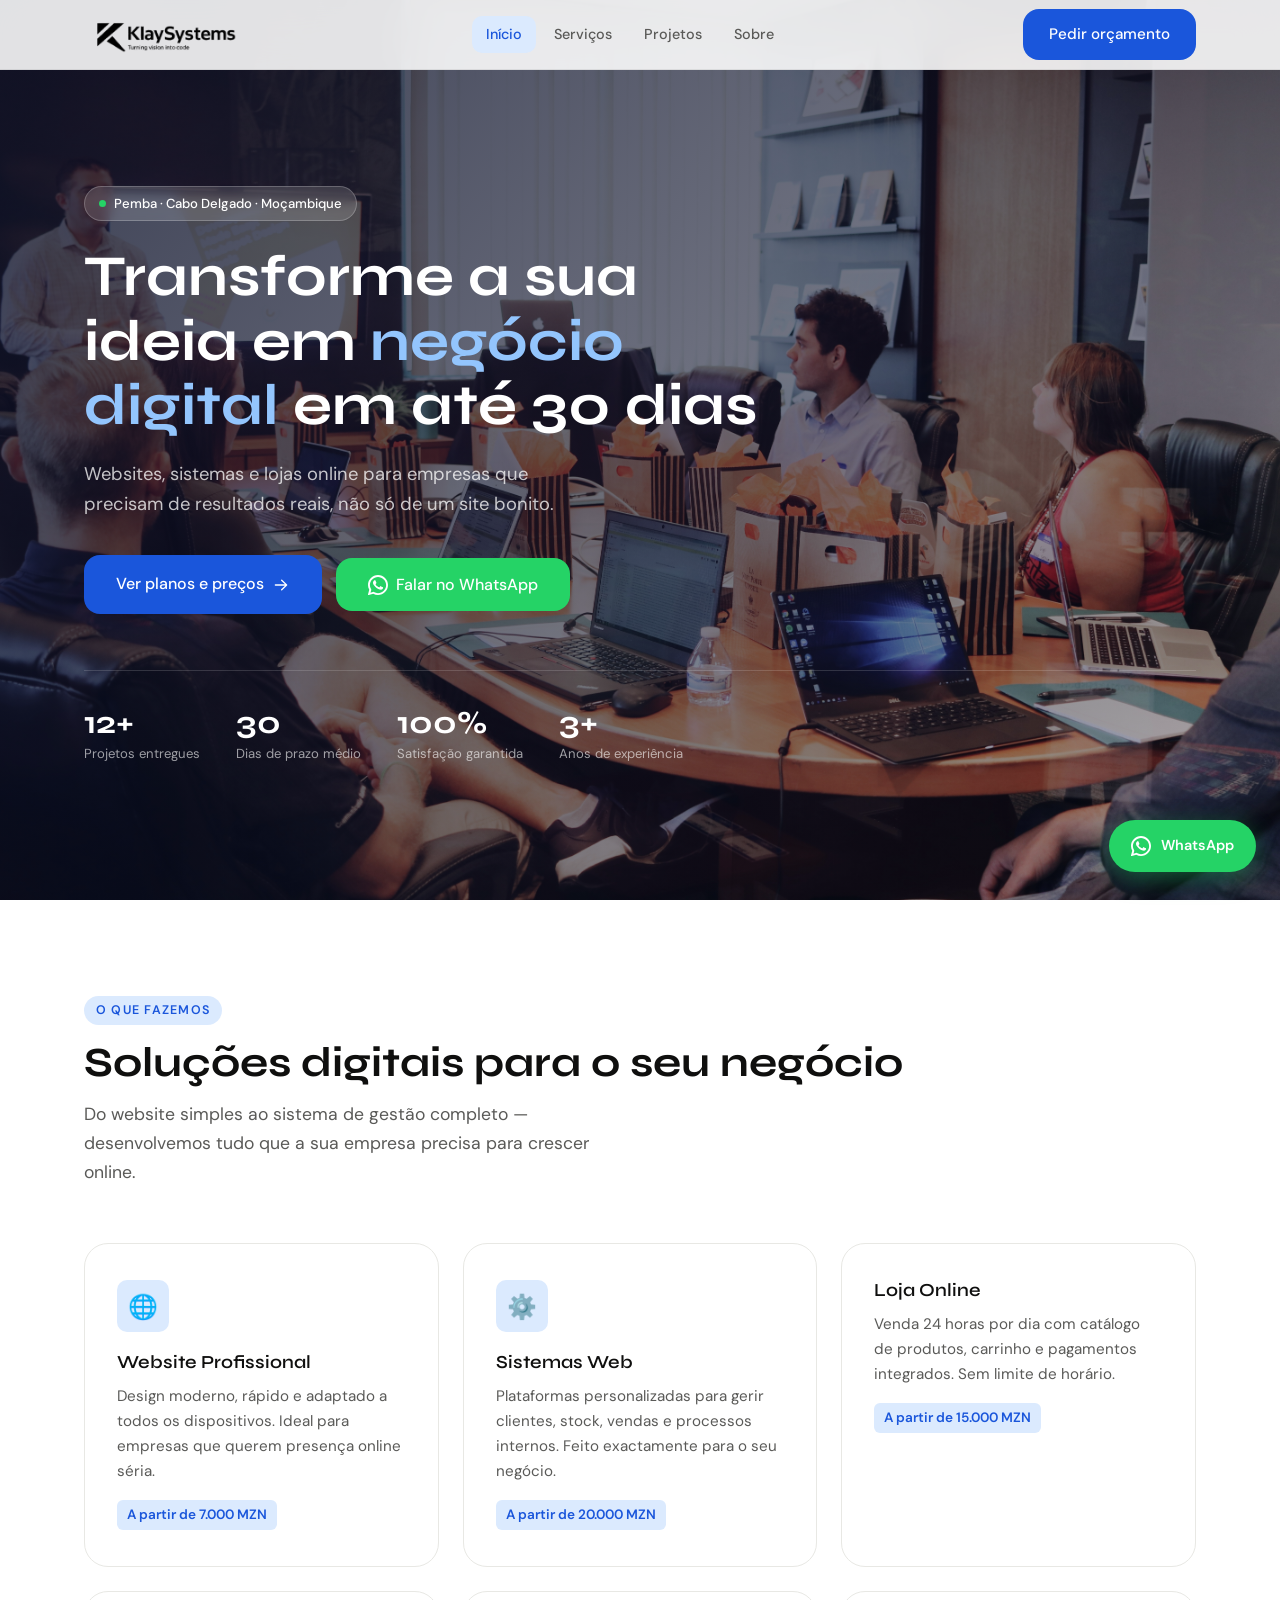
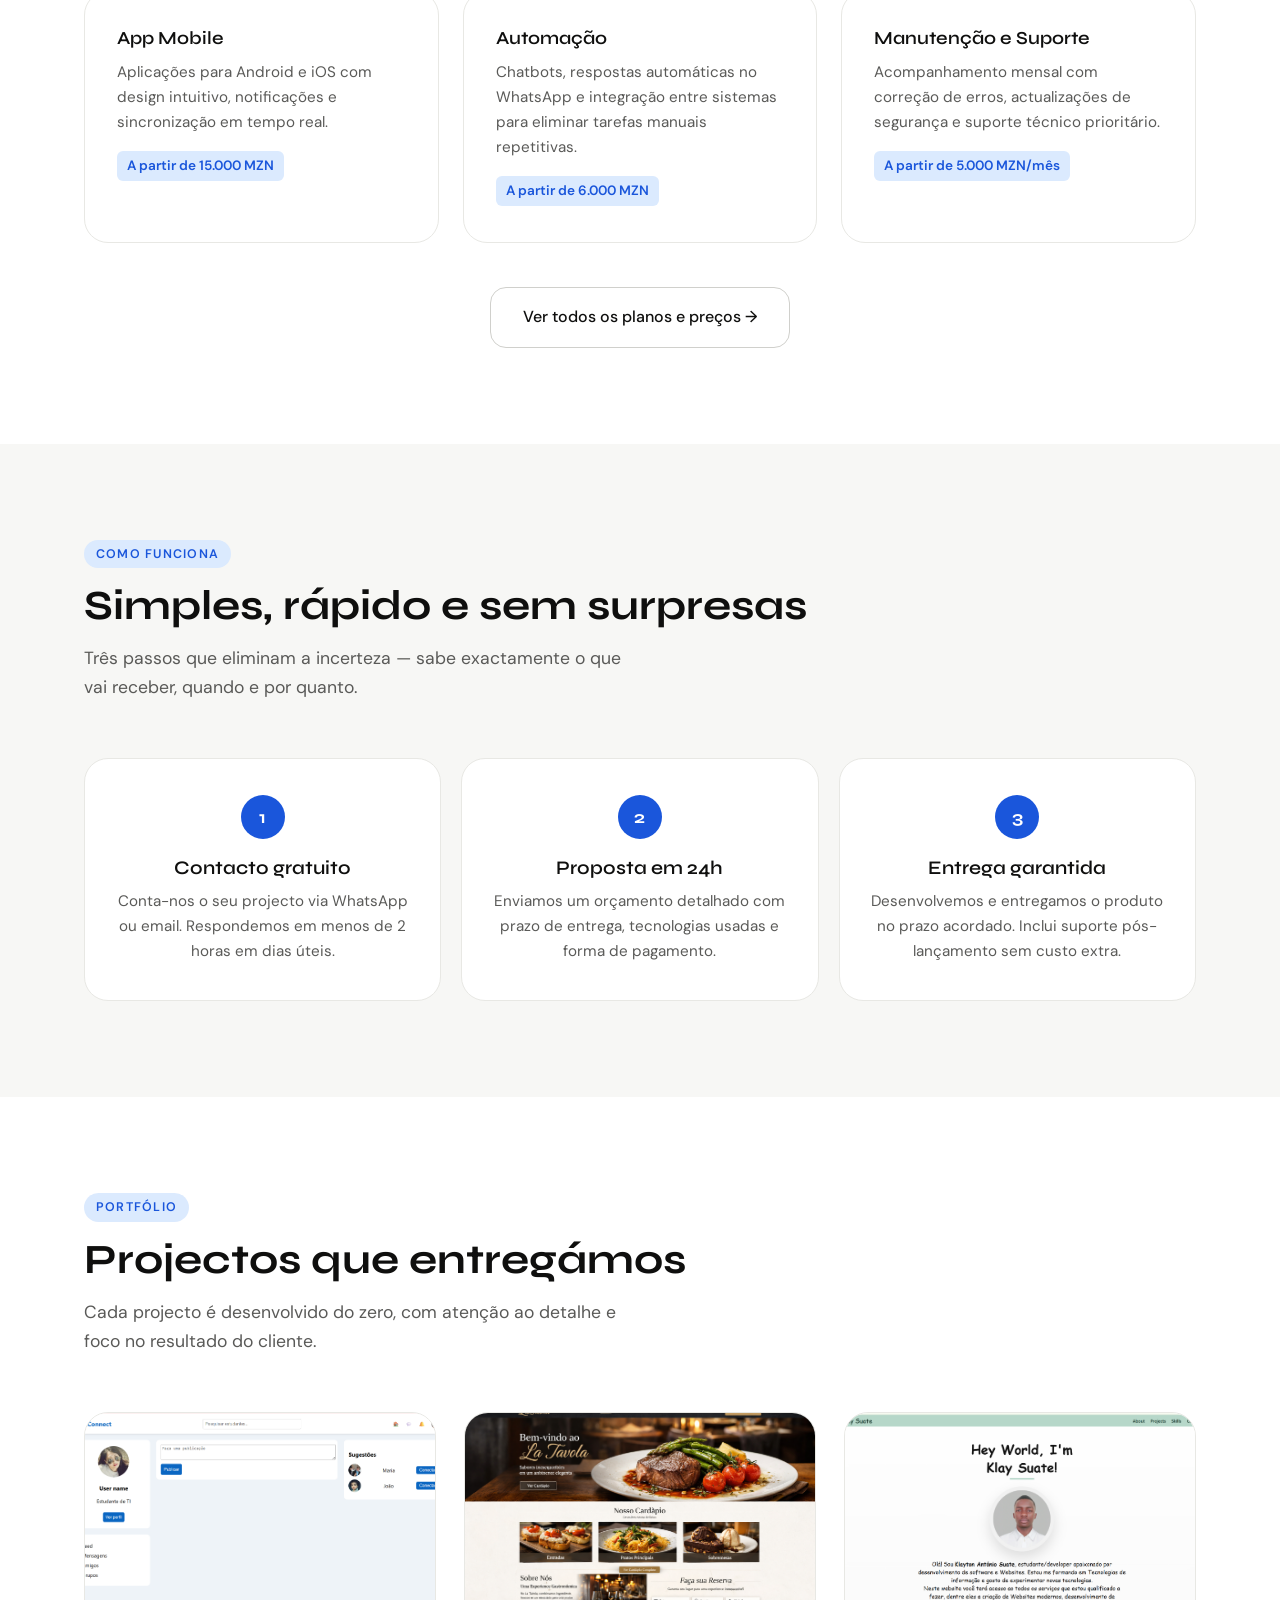
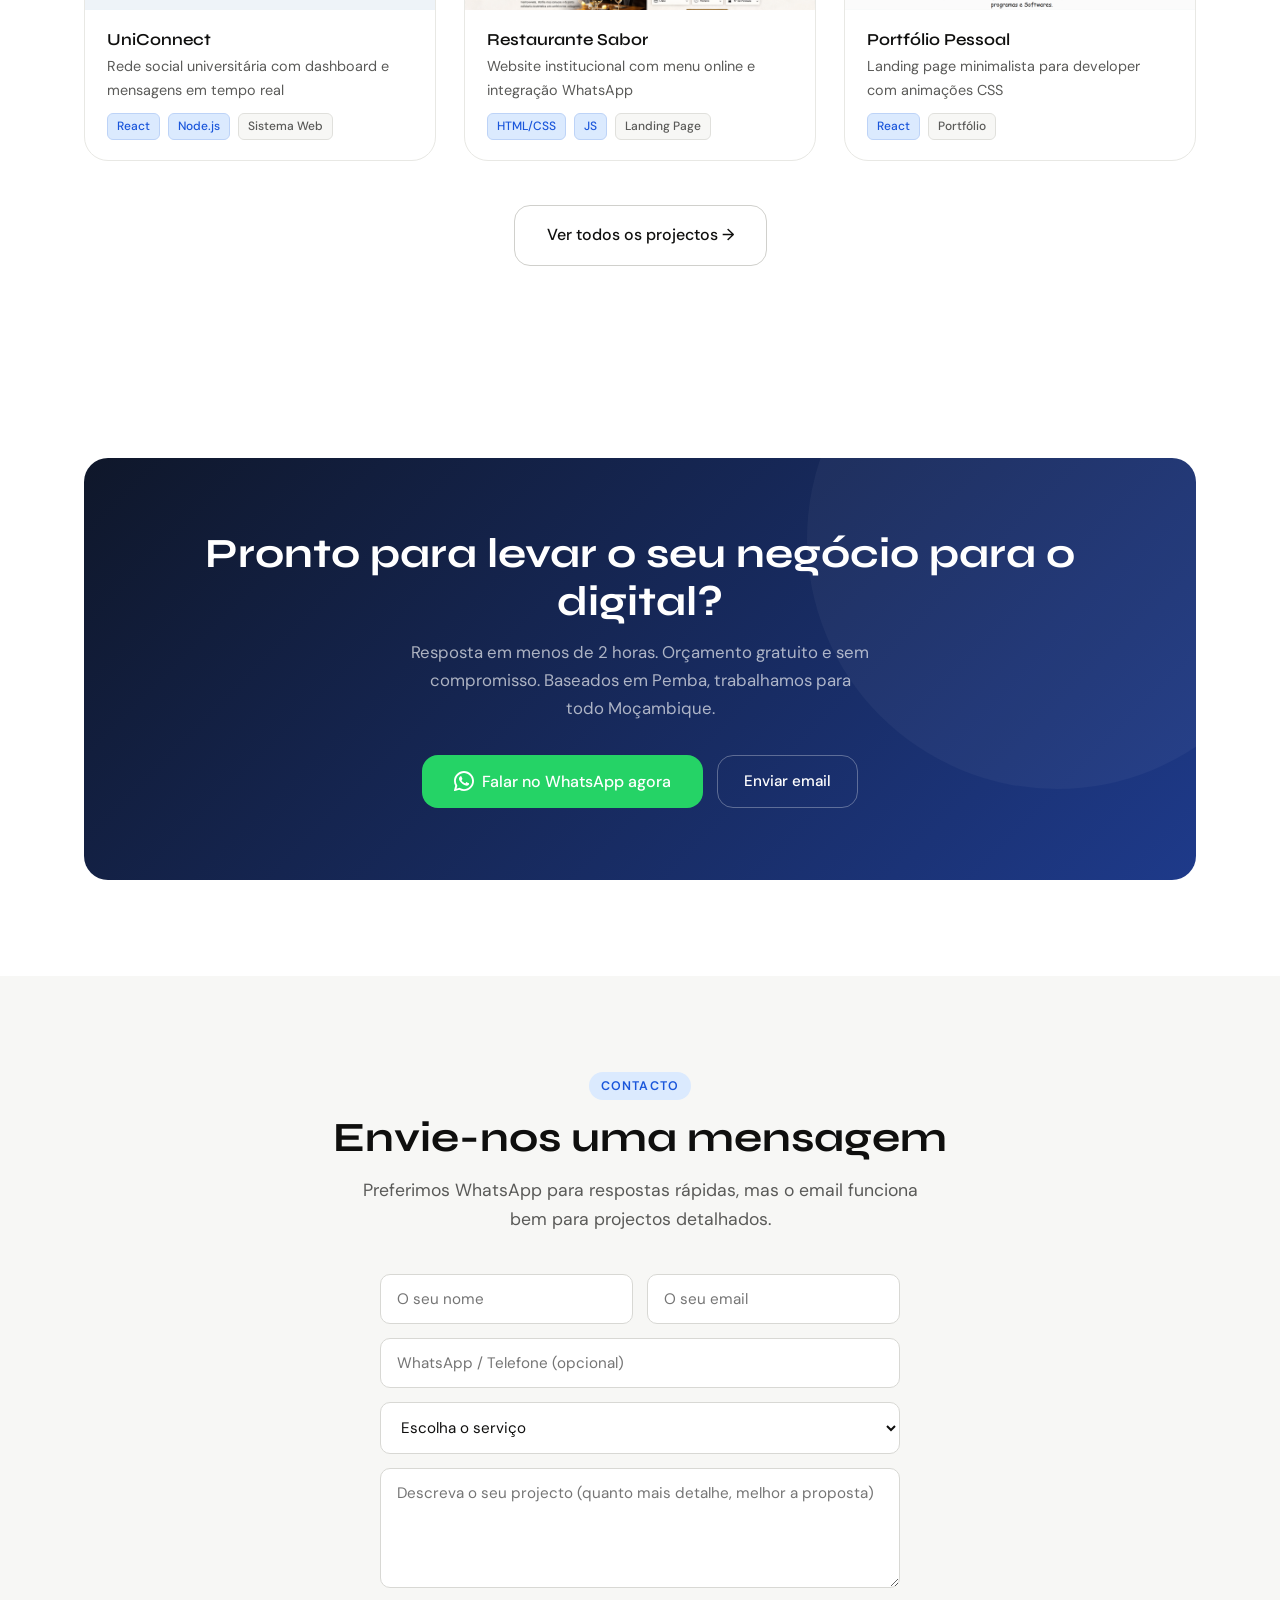
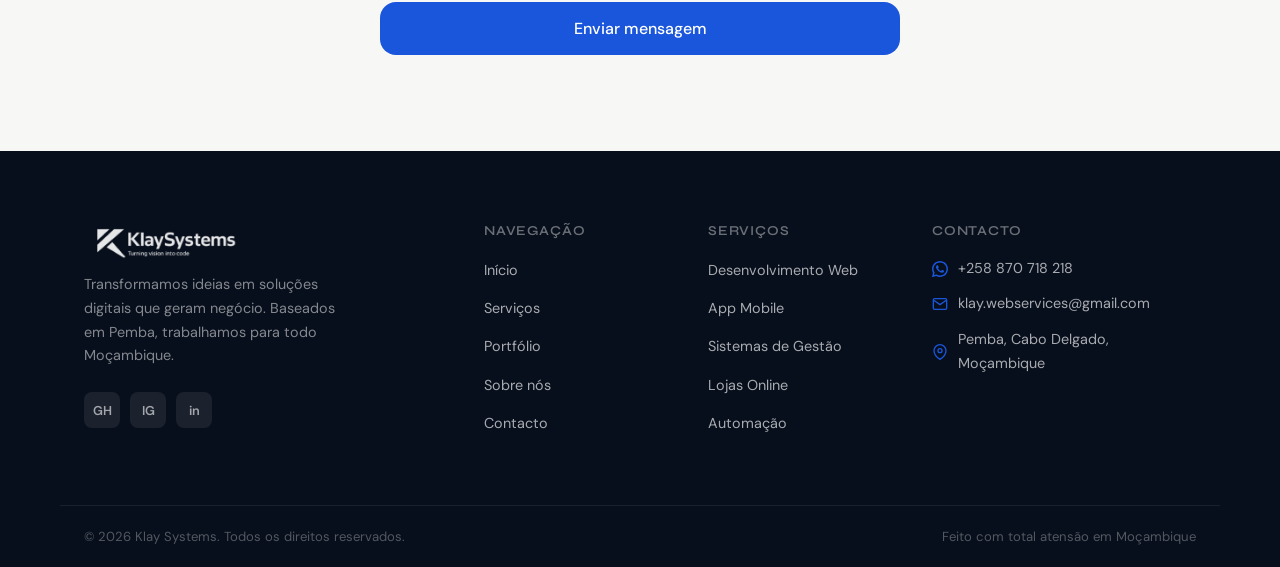
==== commit 8bb65ea6: "Update index.html Remover emogies" ====
--- a/index.html
+++ b/index.html
@@ -121,25 +121,21 @@
         <div class="service-price">A partir de 20.000 MZN</div>
       </div>
       <div class="service-card reveal reveal-delay-3">
-        <div class="service-icon">🛒</div>
         <h3>Loja Online</h3>
         <p>Venda 24 horas por dia com catálogo de produtos, carrinho e pagamentos integrados. Sem limite de horário.</p>
         <div class="service-price">A partir de 15.000 MZN</div>
       </div>
       <div class="service-card reveal reveal-delay-1">
-        <div class="service-icon">📱</div>
         <h3>App Mobile</h3>
         <p>Aplicações para Android e iOS com design intuitivo, notificações e sincronização em tempo real.</p>
         <div class="service-price">A partir de 15.000 MZN</div>
       </div>
       <div class="service-card reveal reveal-delay-2">
-        <div class="service-icon">🤖</div>
         <h3>Automação</h3>
         <p>Chatbots, respostas automáticas no WhatsApp e integração entre sistemas para eliminar tarefas manuais repetitivas.</p>
         <div class="service-price">A partir de 6.000 MZN</div>
       </div>
       <div class="service-card reveal reveal-delay-3">
-        <div class="service-icon">🔧</div>
         <h3>Manutenção e Suporte</h3>
         <p>Acompanhamento mensal com correção de erros, actualizações de segurança e suporte técnico prioritário.</p>
         <div class="service-price">A partir de 5.000 MZN/mês</div>
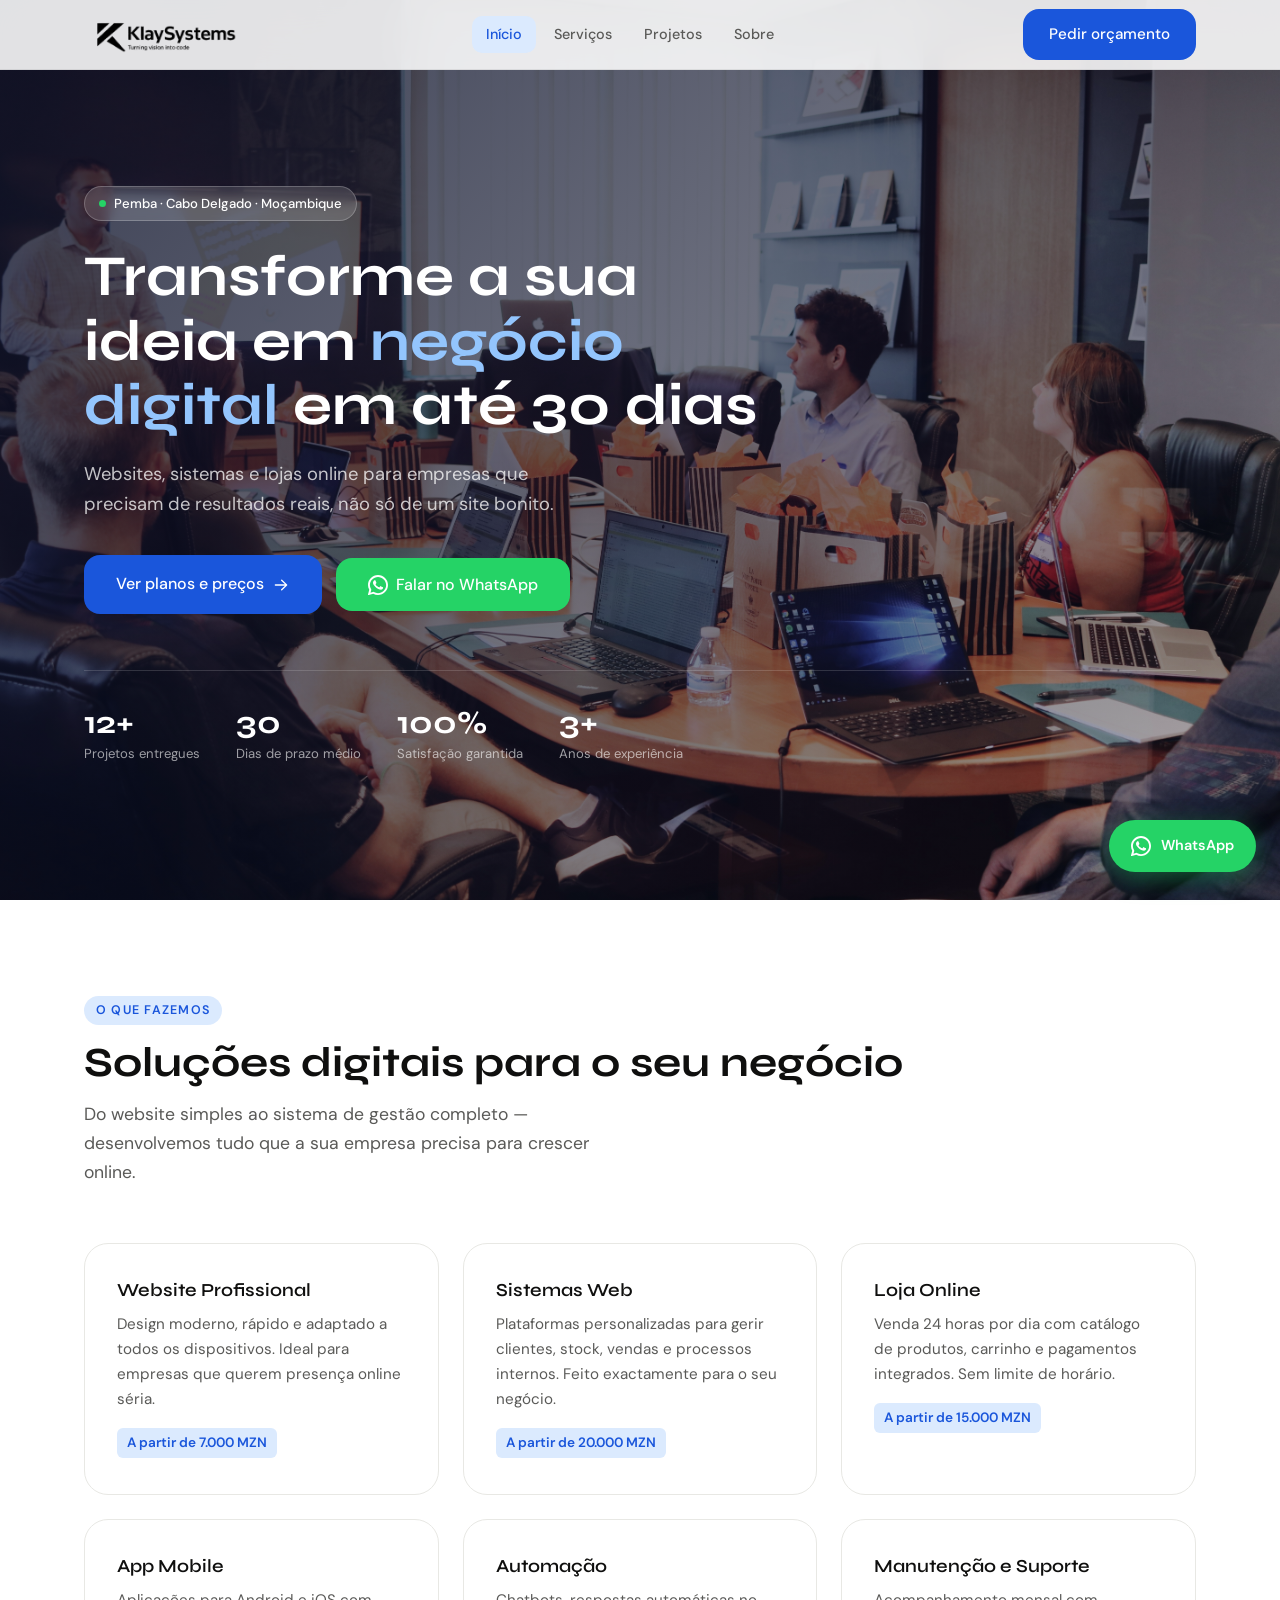
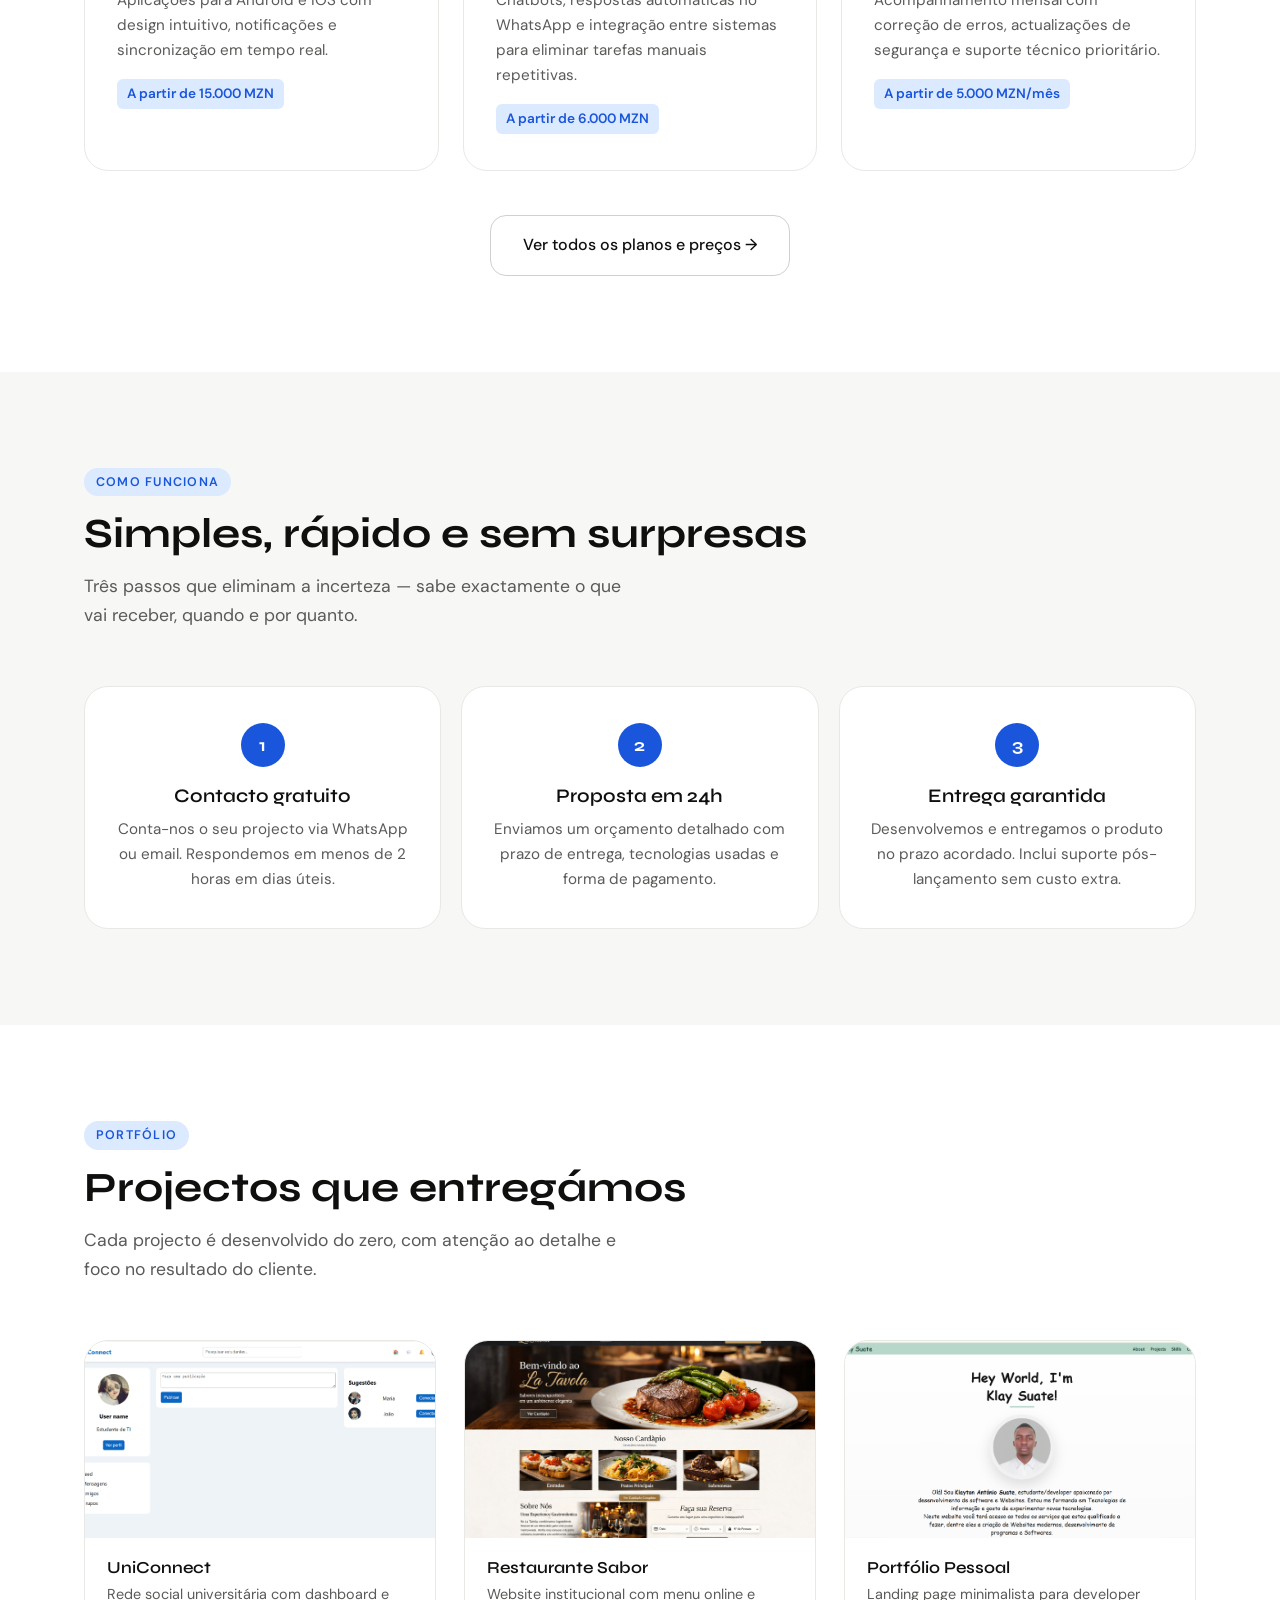
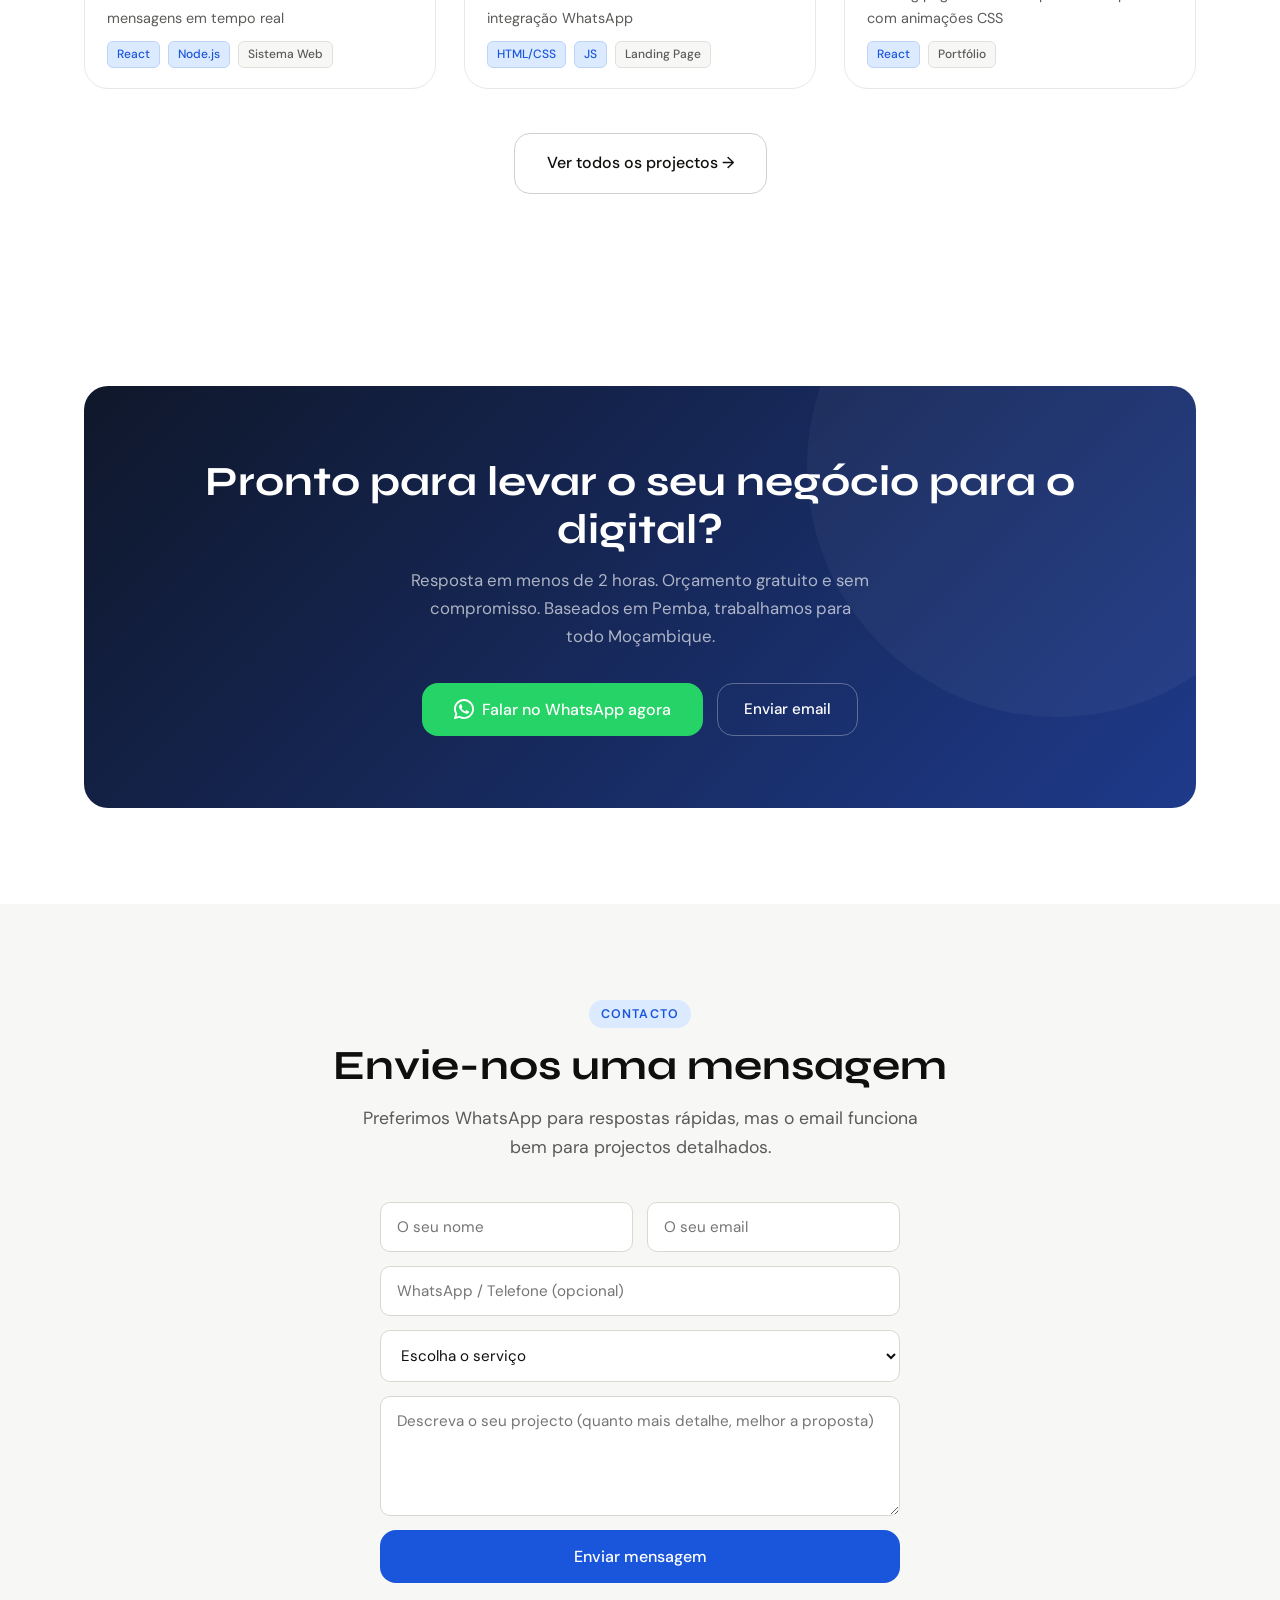
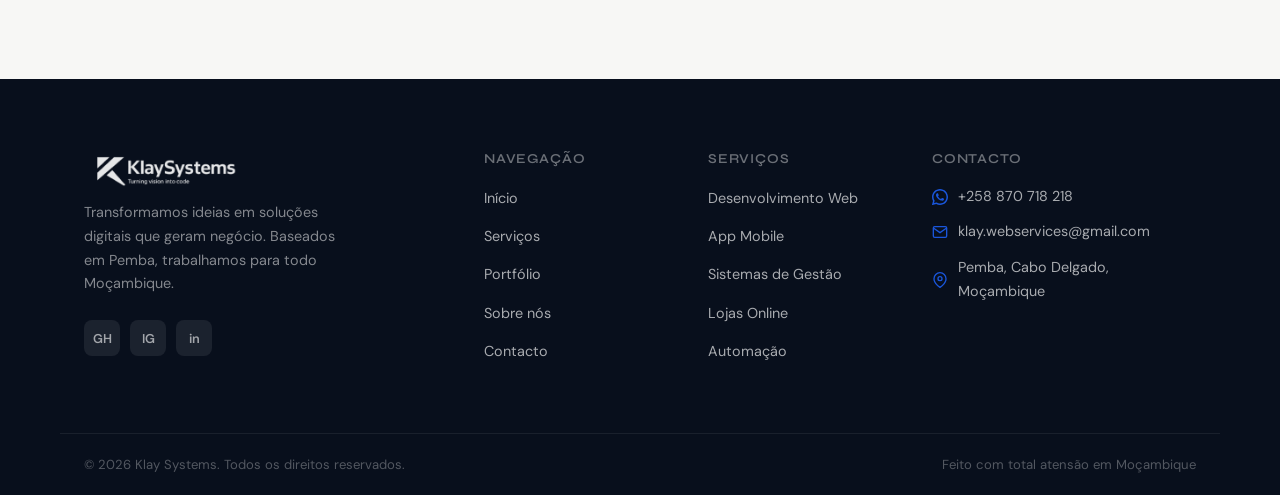
==== commit 1a456a37: "Update index.html Remover emogies" ====
--- a/index.html
+++ b/index.html
@@ -109,13 +109,11 @@
 
     <div class="services-grid">
       <div class="service-card reveal reveal-delay-1">
-        <div class="service-icon">🌐</div>
         <h3>Website Profissional</h3>
         <p>Design moderno, rápido e adaptado a todos os dispositivos. Ideal para empresas que querem presença online séria.</p>
         <div class="service-price">A partir de 7.000 MZN</div>
       </div>
       <div class="service-card reveal reveal-delay-2">
-        <div class="service-icon">⚙️</div>
         <h3>Sistemas Web</h3>
         <p>Plataformas personalizadas para gerir clientes, stock, vendas e processos internos. Feito exactamente para o seu negócio.</p>
         <div class="service-price">A partir de 20.000 MZN</div>
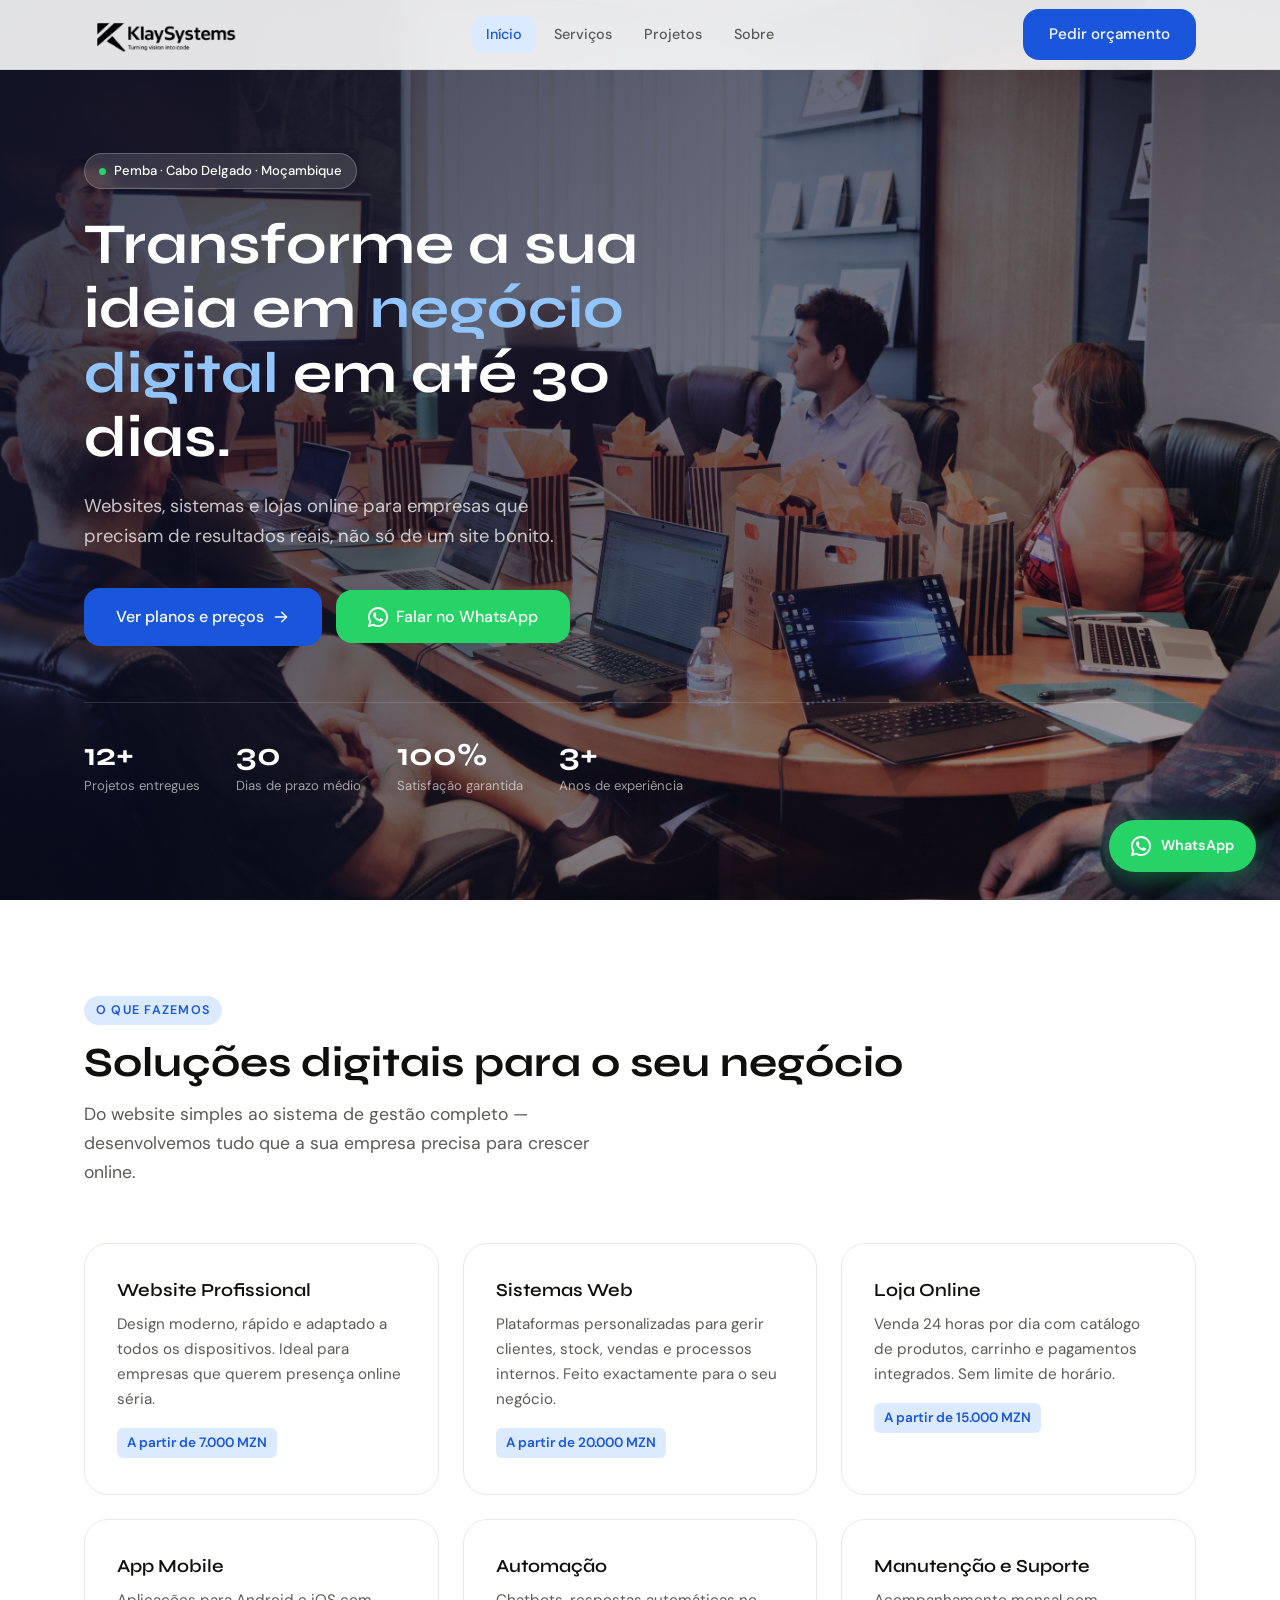
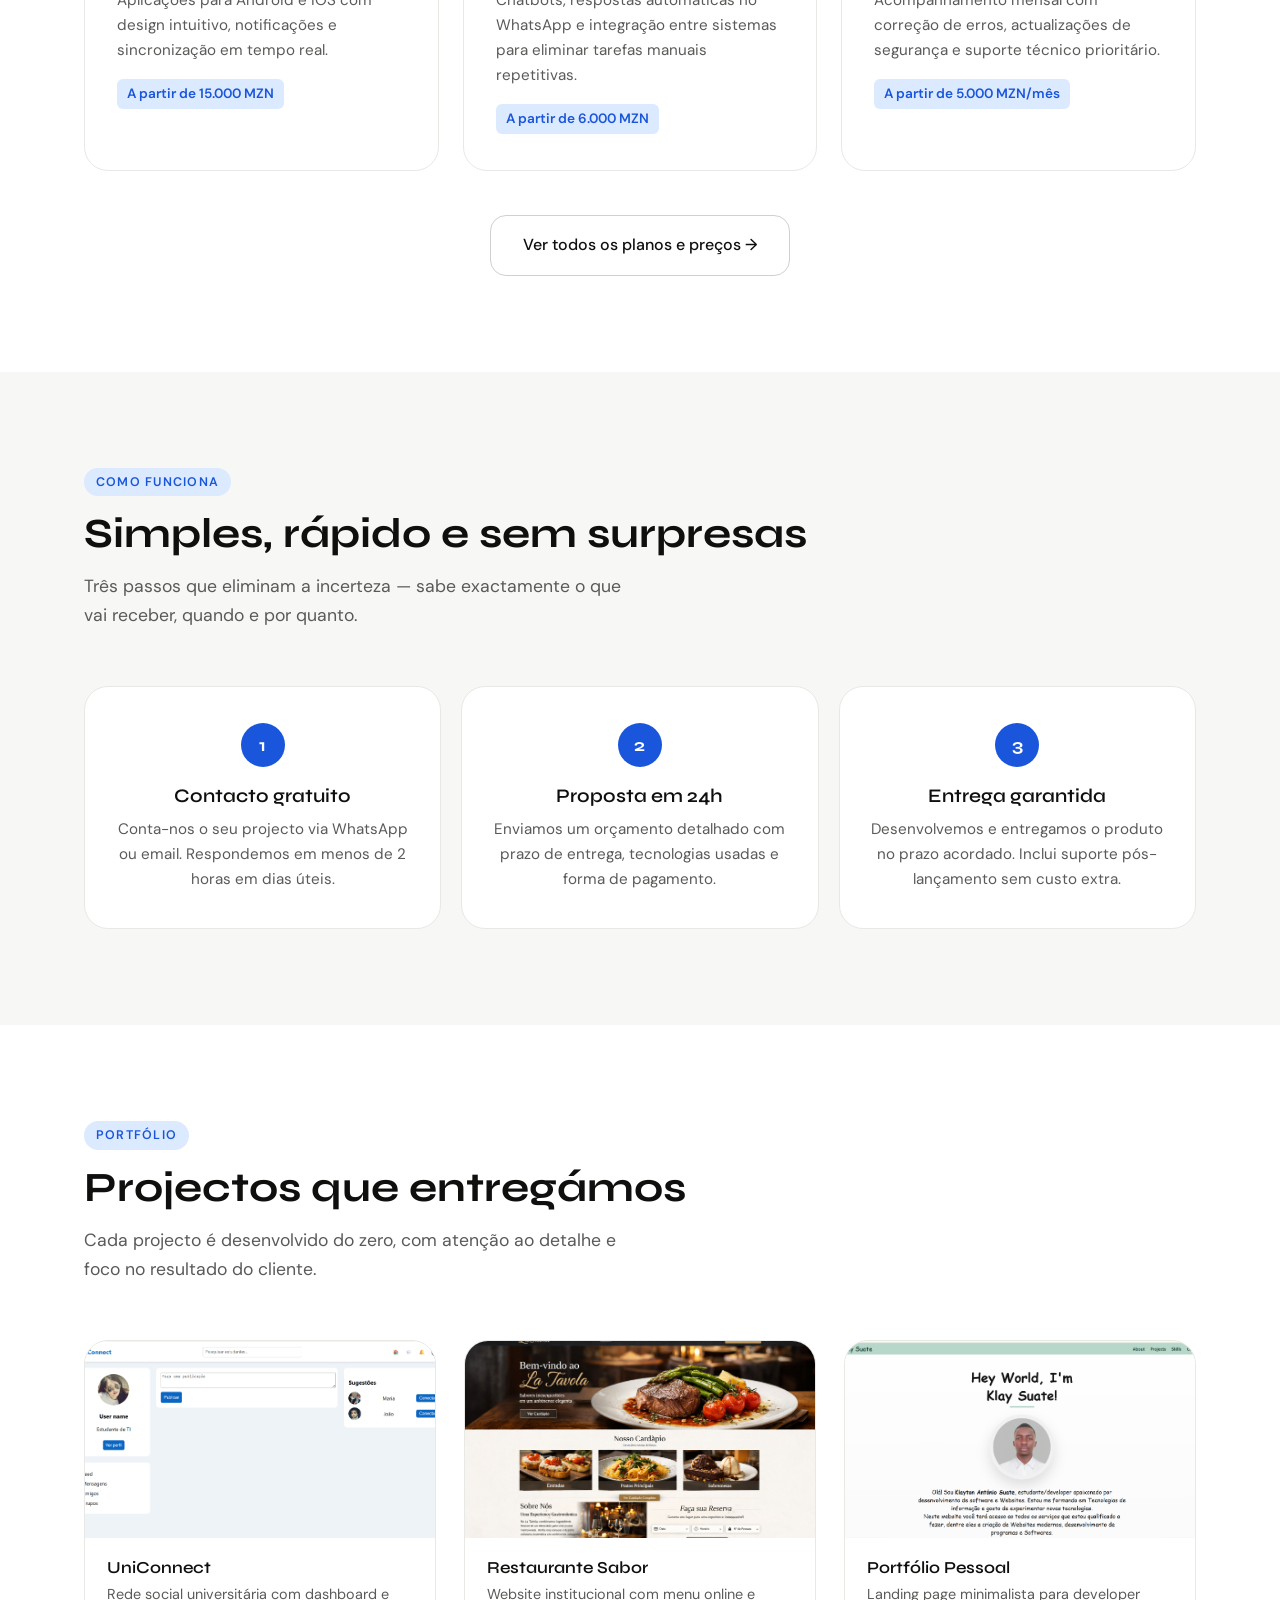
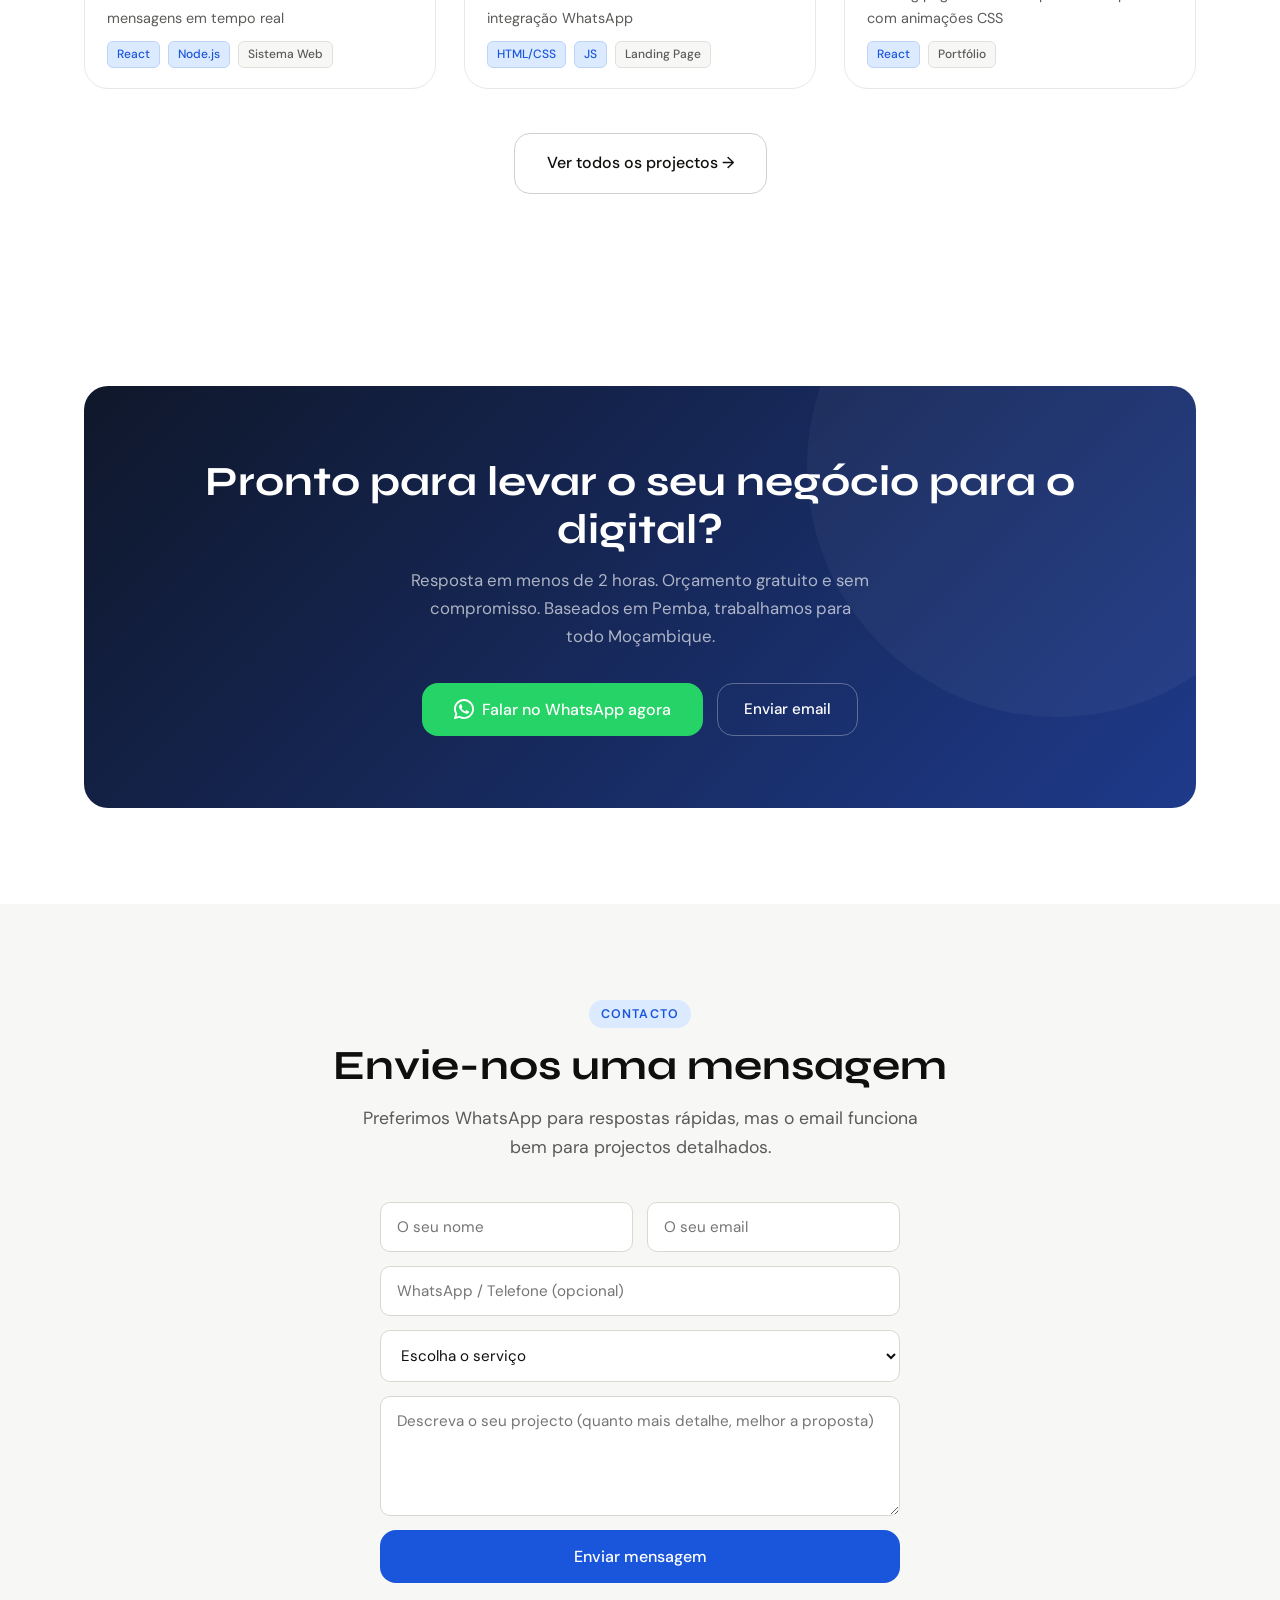
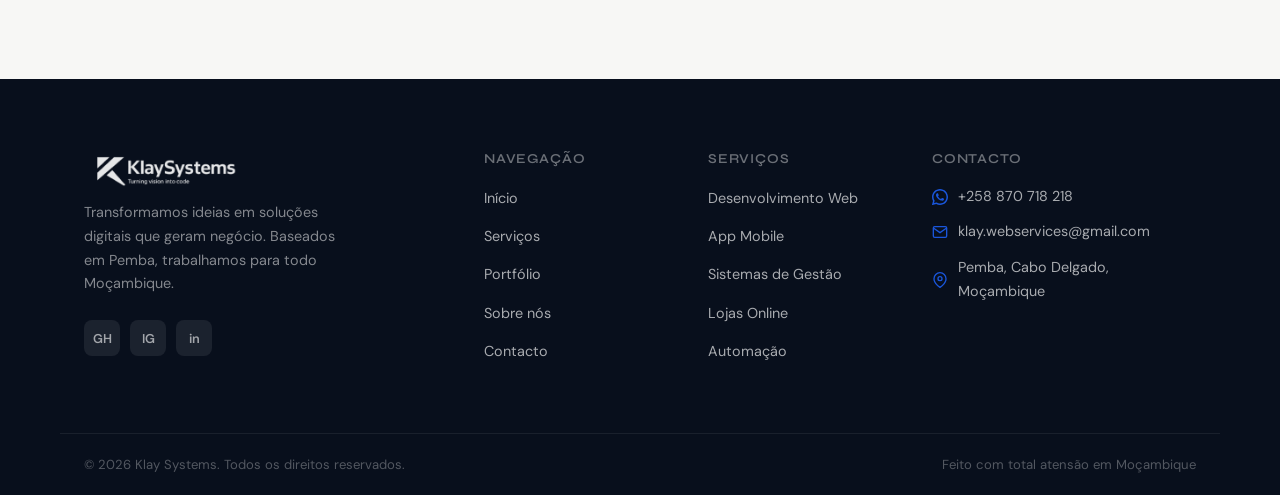
==== commit ad2a6678: "Update index.html ." ====
--- a/index.html
+++ b/index.html
@@ -63,7 +63,7 @@
       Pemba · Cabo Delgado · Moçambique
     </div>
     <h1 class="reveal reveal-delay-1">
-      Transforme a sua ideia em <em>negócio digital</em> em até 30 dias
+      Transforme a sua ideia em <em>negócio digital</em> em até 30 dias.
     </h1>
     <p class="hero-sub reveal reveal-delay-2">
       Websites, sistemas e lojas online para empresas que precisam de resultados reais, não só de um site bonito.
